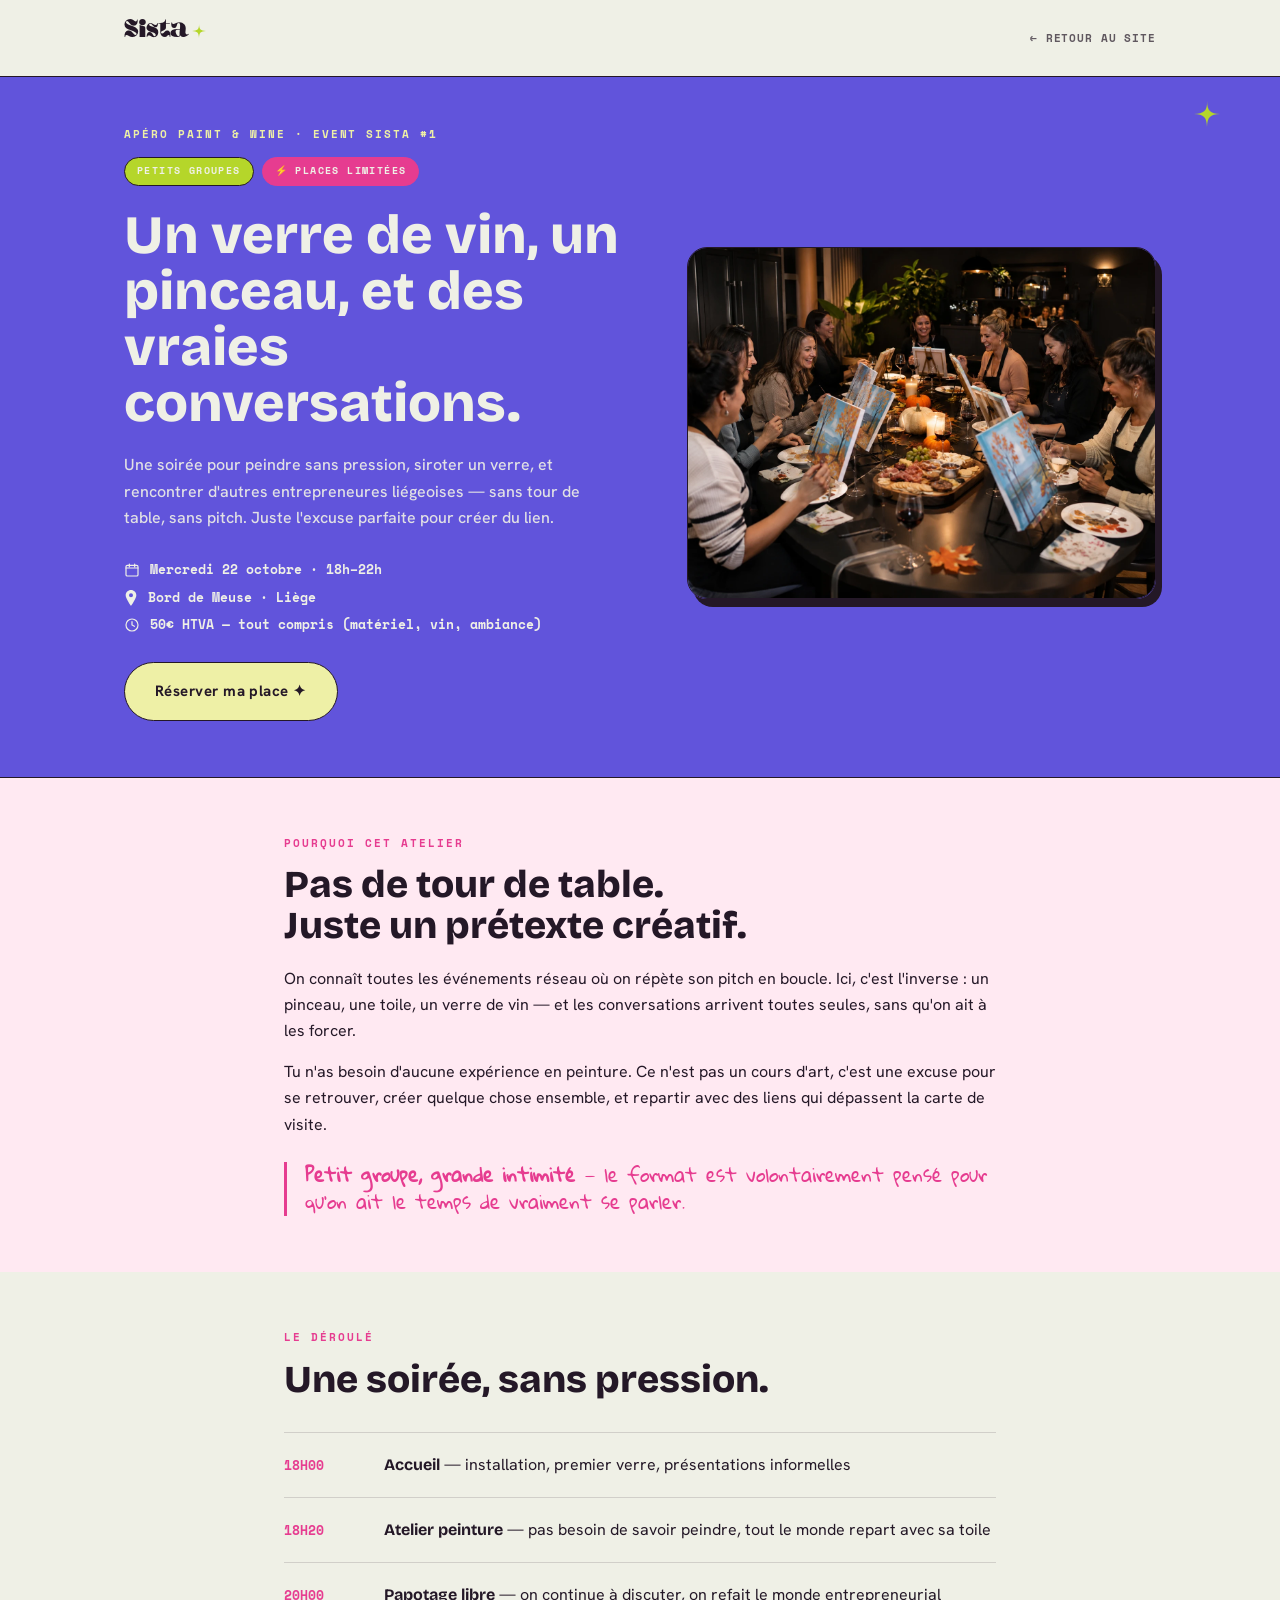
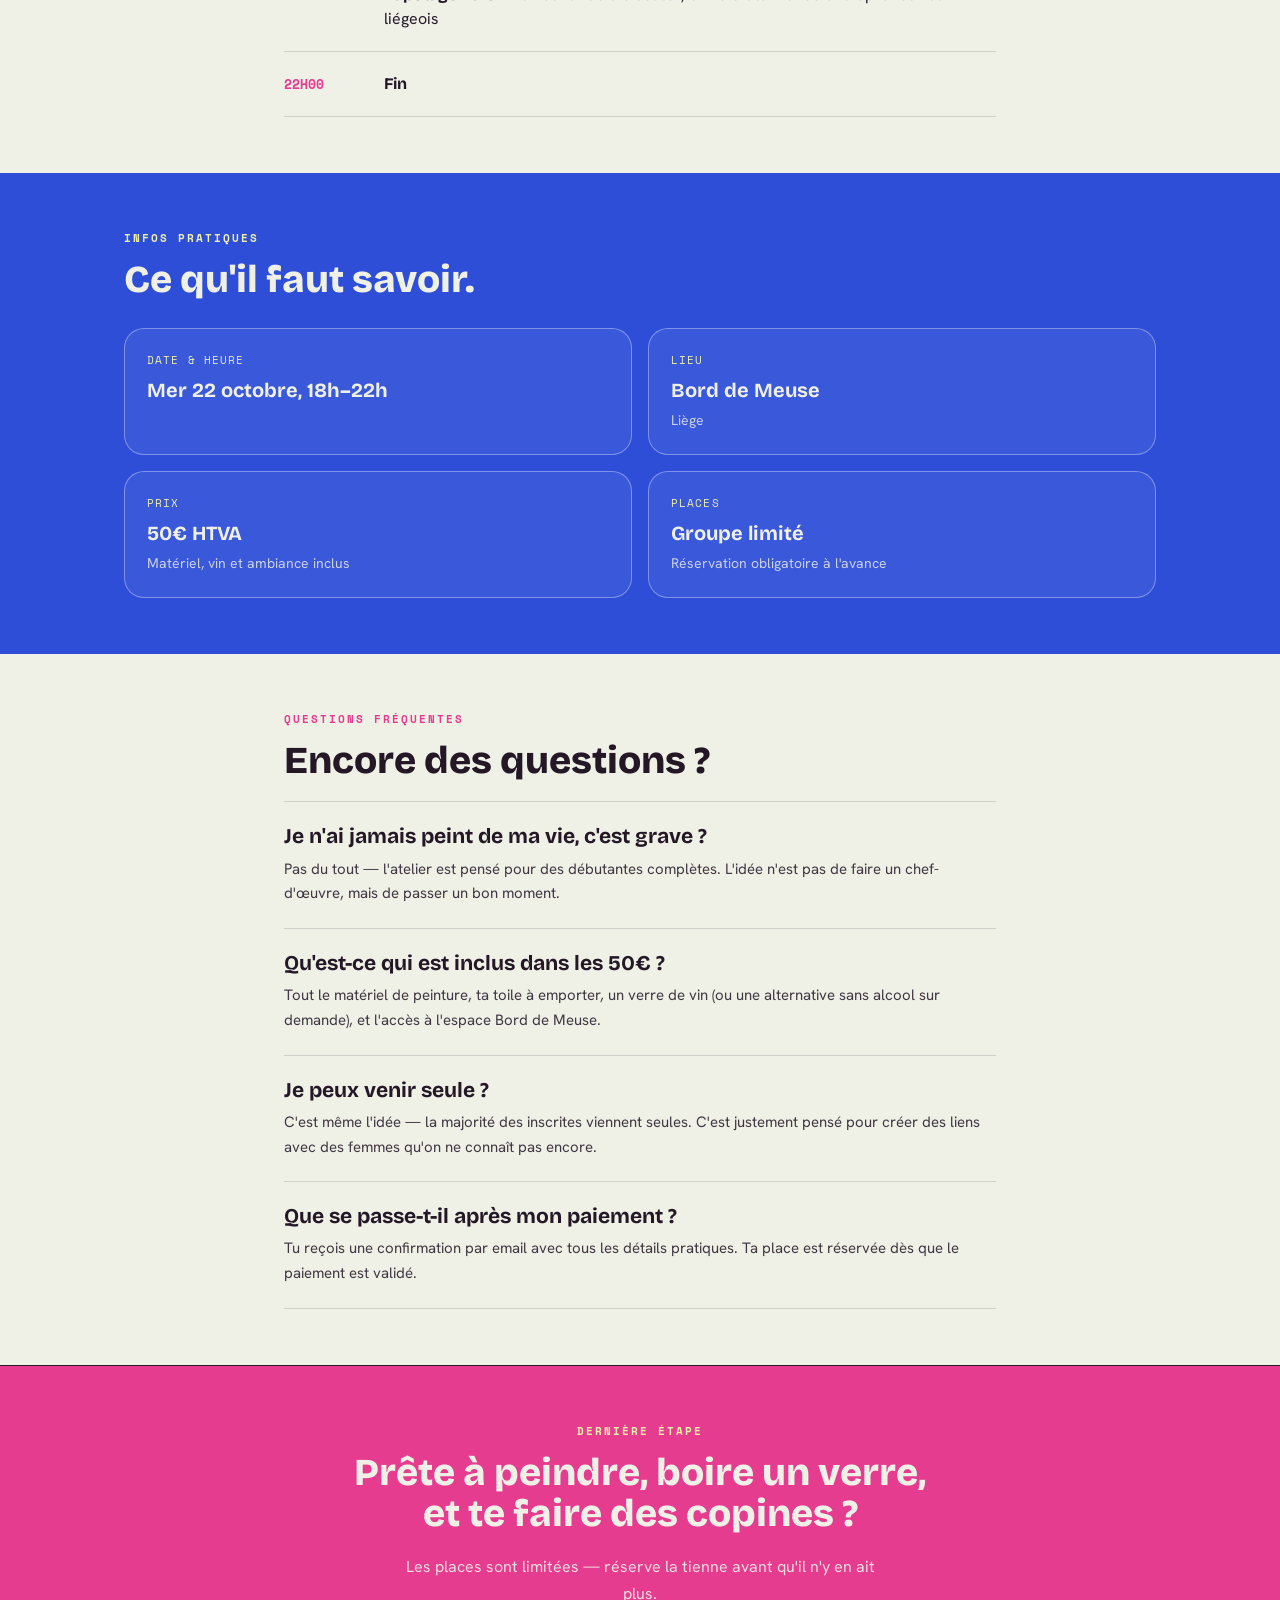
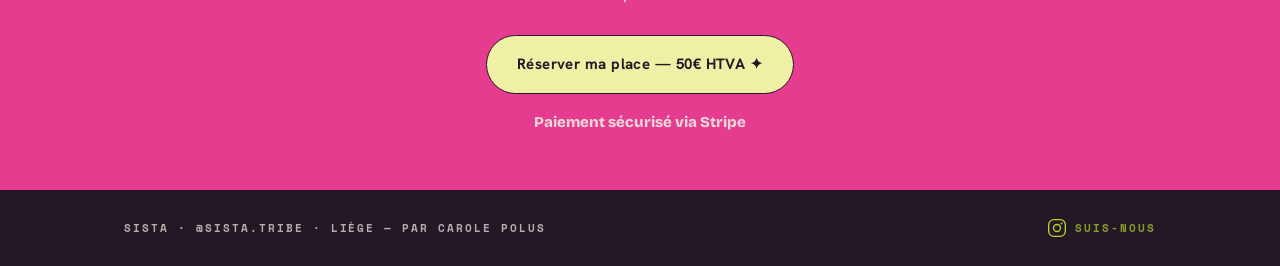
==== event-paint-wine-22-octobre.html @ eec009ca "Add event booking flow: landing page, reservation form, Stripe checkout + webhook Adds a dedicated e" ====
<!DOCTYPE html>
<html lang="fr">
<head>
<meta charset="UTF-8">
<meta name="viewport" content="width=device-width, initial-scale=1.0">
<title>Atelier Paint & Wine · SISTA — 22 octobre, Liège</title>
<link rel="icon" type="image/svg+xml" href="data:image/svg+xml,<svg xmlns='http://www.w3.org/2000/svg' viewBox='0 0 32 32'><rect width='32' height='32' rx='8' fill='%232E4ED8'/><path d='M16 4C16.5 13.2 18.8 15.5 28 16 18.8 16.5 16.5 18.8 16 28 15.5 18.8 13.2 16.5 4 16 13.2 15.5 15.5 13.2 16 4Z' fill='%23E63C90'/></svg>">
<link rel="preconnect" href="https://fonts.googleapis.com">
<link href="https://fonts.googleapis.com/css2?family=Hanken+Grotesk:wght@400;500;600;700&display=swap" rel="stylesheet">
<style>
  /* ── Fonts locales ───────────────────────────────────── */
  @font-face { font-family:'Ahsing'; src:url('fonts/ahsing-regular.otf') format('opentype'); font-weight:400 900; }
  @font-face { font-family:'Le Petit Cochon'; src:url('fonts/nf-le-petit-cochon.ttf') format('truetype'); font-weight:400 900; }
  @font-face { font-family:'Gloria Hallelujah'; src:url('fonts/gloriahallelujah.ttf') format('truetype'); font-weight:400; }
  @font-face { font-family:'Bricolage Grotesque'; src:url('fonts/BricolageGrotesque-Regular.ttf') format('truetype'); font-weight:400; }
  @font-face { font-family:'Bricolage Grotesque'; src:url('fonts/BricolageGrotesque-Medium.ttf') format('truetype'); font-weight:500; }
  @font-face { font-family:'Bricolage Grotesque'; src:url('fonts/BricolageGrotesque-SemiBold.ttf') format('truetype'); font-weight:600; }
  @font-face { font-family:'Bricolage Grotesque'; src:url('fonts/BricolageGrotesque-Bold.ttf') format('truetype'); font-weight:700; }
  @font-face { font-family:'Bricolage Grotesque'; src:url('fonts/BricolageGrotesque-ExtraBold.ttf') format('truetype'); font-weight:800; }
  @font-face { font-family:'Space Mono'; src:url('fonts/SpaceMono-Regular.ttf') format('truetype'); font-weight:400; }
  @font-face { font-family:'Space Mono'; src:url('fonts/SpaceMono-Bold.ttf') format('truetype'); font-weight:700; }
</style>
<style>
  :root{
    --cobalt:#2E4ED8;
    --magenta:#E63C90;
    --periwinkle:#6154DB;
    --blush:#FFE9F2;
    --lilas:#CFC9F0;
    --blue-powder:#9AC2E9;
    --cream:#EFF0E6;
    --lime:#B5D62A;
    --citron:#EEF0A6;
    --ink:#241827;
    --border-main:1.5px solid var(--ink);
    --radius-card:20px;
    --radius-pill:999px;
  }
  *{box-sizing:border-box;}
  body{
    margin:0;
    background:var(--cream);
    color:var(--ink);
    font-family:'Hanken Grotesk', sans-serif;
    line-height:1.65;
  }
  .wrap{max-width:1080px;margin:0 auto;padding:0 24px;}
  .wrap-narrow{max-width:760px;margin:0 auto;padding:0 24px;}

  h1{ font-family:'Bricolage Grotesque', sans-serif; font-weight:800; font-size:54px; line-height:1.04; margin:6px 0 20px; }
  h2{ font-family:'Bricolage Grotesque', sans-serif; font-weight:800; font-size:38px; line-height:1.08; margin:12px 0 20px; }
  h3{ font-family:'Bricolage Grotesque', sans-serif; font-weight:700; font-size:21px; margin:10px 0 8px; line-height:1.15; }
  .kick{ font-family:'Space Mono', monospace; font-weight:700; font-size:11px; letter-spacing:.18em; text-transform:uppercase; }
  .gloria{ font-family:'Gloria Hallelujah',cursive; line-height:1.55; }

  .logo{ display:inline-block; height:40px; }
  .logo img{ height:100%; width:auto; display:block; }
  .logo-fallback{ font-family:'Ahsing','Bricolage Grotesque',sans-serif; font-size:26px; font-weight:800; line-height:1; display:inline-flex; align-items:center; gap:6px; }
  header{ padding:18px 0; border-bottom:var(--border-main); background:var(--cream); position:sticky; top:0; z-index:50; }
  .header-inner{ display:flex; align-items:center; justify-content:space-between; }
  .back-link{
    font-family:'Space Mono',monospace; font-weight:700; font-size:11px; letter-spacing:.08em; text-transform:uppercase;
    text-decoration:none; color:var(--ink); opacity:.7; display:inline-flex; align-items:center; gap:6px;
  }
  .back-link:hover{ opacity:1; }

  .float-spark{ position:absolute; pointer-events:none; }

  .btn{
    font-family:'Hanken Grotesk',sans-serif; font-weight:700; font-size:15px; letter-spacing:.03em;
    border:var(--border-main); border-radius:var(--radius-pill);
    padding:16px 30px; cursor:pointer; display:inline-block;
    text-decoration:none; transition:transform .18s cubic-bezier(.34,1.56,.64,1), box-shadow .18s;
  }
  .btn:hover{ transform:translateY(-3px) scale(1.03); box-shadow:0 6px 20px rgba(0,0,0,.15); }
  .btn-citron{ background:var(--citron); color:var(--ink); }
  .btn-magenta{ background:var(--magenta); color:var(--cream); }
  .btn-block{ width:100%; text-align:center; display:block; }

  .badge{
    font-family:'Space Mono',monospace; font-weight:700; font-size:10px; letter-spacing:.14em; text-transform:uppercase;
    border:var(--border-main); border-radius:var(--radius-pill); padding:5px 12px; display:inline-flex; align-items:center; gap:5px;
  }
  .badge-lime{ background:var(--lime); }
  .badge-magenta{ background:var(--magenta); color:var(--cream); border-color:var(--magenta); }

  section{ padding:56px 0; }

  /* ── Hero ────────────────────────────────────────────── */
  .hero{
    background:var(--periwinkle); color:var(--cream);
    border-bottom:var(--border-main); padding:48px 0 56px;
    position:relative; overflow:hidden;
  }
  .hero-grid{ display:grid; grid-template-columns:1.05fr .95fr; gap:44px; align-items:center; }
  .hero .kick{ color:var(--citron); }
  .hero-badges{ display:flex; gap:8px; flex-wrap:wrap; margin:14px 0 22px; }
  .hero p.lead{ font-size:16px; font-weight:500; opacity:.9; max-width:460px; margin-bottom:28px; line-height:1.65; }
  .hero-photo{
    border:var(--border-main); border-radius:var(--radius-card); overflow:hidden;
    box-shadow:6px 8px 0 var(--ink); aspect-ratio:4/3;
  }
  .hero-photo img{ width:100%; height:100%; object-fit:cover; display:block; }
  .hero-meta{ display:flex; flex-direction:column; gap:6px; margin-bottom:26px; }
  .hero-meta-row{ display:flex; align-items:center; gap:10px; font-family:'Space Mono',monospace; font-size:13px; font-weight:700; }
  .hero-meta-row svg{ flex:none; }

  /* ── Pourquoi ────────────────────────────────────────── */
  .pourquoi{ background:var(--blush); }
  .pourquoi p{ font-size:16px; margin:0 0 14px; }
  .pull-quote{
    font-family:'Gloria Hallelujah',cursive; font-size:17px; line-height:1.6; color:var(--magenta);
    border-left:3px solid var(--magenta); padding-left:18px; margin:24px 0 0;
  }

  /* ── Déroulé ─────────────────────────────────────────── */
  .deroule{ background:var(--cream); }
  .deroule-list{ margin-top:32px; display:flex; flex-direction:column; gap:0; }
  .deroule-item{
    display:flex; align-items:baseline; gap:20px; padding:20px 0; border-top:1.5px solid rgba(36,24,39,.15);
  }
  .deroule-item:last-child{ border-bottom:1.5px solid rgba(36,24,39,.15); }
  .deroule-time{
    font-family:'Space Mono',monospace; font-weight:700; font-size:13px; color:var(--magenta);
    flex:none; width:80px;
  }
  .deroule-text{ font-size:16px; line-height:1.5; }
  .deroule-text strong{ font-family:'Bricolage Grotesque',sans-serif; font-weight:700; }

  /* ── Infos pratiques ─────────────────────────────────── */
  .infos{ background:var(--cobalt); color:var(--cream); }
  .infos .kick{ color:var(--citron); }
  .infos-grid{ display:grid; grid-template-columns:repeat(2,1fr); gap:16px; margin-top:28px; }
  .infos-card{
    border:1.5px solid rgba(255,255,255,.35); border-radius:var(--radius-card); padding:22px; background:rgba(255,255,255,.06);
  }
  .infos-card .label{ font-family:'Space Mono',monospace; font-size:11px; letter-spacing:.1em; text-transform:uppercase; color:var(--citron); margin-bottom:8px; display:block; }
  .infos-card .value{ font-family:'Bricolage Grotesque',sans-serif; font-weight:700; font-size:20px; line-height:1.3; }
  .infos-card .sub{ font-size:14px; opacity:.8; margin-top:6px; }

  /* ── FAQ ─────────────────────────────────────────────── */
  .faq{ background:var(--cream); }
  .faq-item{ border-top:1.5px solid rgba(36,24,39,.15); padding:22px 0; }
  .faq-item:last-child{ border-bottom:1.5px solid rgba(36,24,39,.15); }
  .faq-item h3{ margin:0 0 8px; }
  .faq-item p{ margin:0; font-size:15px; opacity:.85; }

  /* ── CTA final ───────────────────────────────────────── */
  .cta-final{ background:var(--magenta); color:var(--cream); text-align:center; border-top:var(--border-main); }
  .cta-final .kick{ color:var(--citron); }
  .cta-final h2{ max-width:600px; margin-left:auto; margin-right:auto; }
  .cta-final p.lead{ max-width:480px; margin:0 auto 28px; opacity:.9; }
  .cta-price{ font-family:'Bricolage Grotesque',sans-serif; font-weight:800; font-size:15px; margin-top:16px; opacity:.85; }

  footer{ background:var(--ink); color:var(--cream); padding:28px 0; }
  footer .wrap{ display:flex; justify-content:space-between; align-items:center; flex-wrap:wrap; gap:12px; }
  footer .kick{ font-size:11px; opacity:.7; }

  @media (max-width:768px){
    h1{ font-size:36px; }
    h2{ font-size:28px; }
    .hero-grid{ grid-template-columns:1fr; }
    .hero-photo{ order:-1; }
    .infos-grid{ grid-template-columns:1fr; }
  }
</style>
</head>
<body>

<!-- ══ HEADER ═══════════════════════════════════════════ -->
<header>
  <div class="wrap header-inner">
    <span class="logo" id="site-logo">
      <img src="logo-sista.png" alt="Sista" onerror="this.parentElement.innerHTML='<span class=\'logo-fallback\'>Sista <svg width=\'14\' height=\'14\' viewBox=\'0 0 24 24\'><path d=\'M12 0C12.4 9.2 14.8 11.6 24 12 14.8 12.4 12.4 14.8 12 24 11.6 14.8 9.2 12.4 0 12 9.2 11.6 12.4 9.2 12 0Z\' fill=\'#B5D62A\'/></svg></span>'">
    </span>
    <a href="index.html" class="back-link">← Retour au site</a>
  </div>
</header>

<!-- ══ HERO ══════════════════════════════════════════════ -->
<section class="hero">
  <svg class="float-spark" style="top:24px;right:60px;width:26px;height:26px;" viewBox="0 0 24 24"><path d="M12 0C12.4 9.2 14.8 11.6 24 12 14.8 12.4 12.4 14.8 12 24 11.6 14.8 9.2 12.4 0 12 9.2 11.6 12.4 9.2 12 0Z" fill="#B5D62A"/></svg>
  <div class="wrap hero-grid">
    <div>
      <div class="kick">Apéro Paint &amp; Wine · Event SISTA #1</div>
      <div class="hero-badges">
        <span class="badge badge-lime">Petits groupes</span>
        <span class="badge badge-magenta">⚡ Places limitées</span>
      </div>
      <h1>Un verre de vin, un pinceau, et des vraies conversations.</h1>
      <p class="lead">Une soirée pour peindre sans pression, siroter un verre, et rencontrer d'autres entrepreneures liégeoises — sans tour de table, sans pitch. Juste l'excuse parfaite pour créer du lien.</p>

      <div class="hero-meta">
        <div class="hero-meta-row">
          <svg width="16" height="16" viewBox="0 0 24 24" fill="none"><rect x="3" y="5" width="18" height="16" rx="2" stroke="currentColor" stroke-width="1.8"/><path d="M3 9h18M8 3v4M16 3v4" stroke="currentColor" stroke-width="1.8" stroke-linecap="round"/></svg>
          Mercredi 22 octobre · 18h–22h
        </div>
        <div class="hero-meta-row">
          <svg width="14" height="16" viewBox="0 0 10 12" fill="none"><path d="M5 0C2.79 0 1 1.79 1 4c0 2.5 4 8 4 8s4-5.5 4-8c0-2.21-1.79-4-4-4zm0 5.5A1.5 1.5 0 1 1 5 2.5a1.5 1.5 0 0 1 0 3z" fill="currentColor"/></svg>
          Bord de Meuse · Liège
        </div>
        <div class="hero-meta-row">
          <svg width="16" height="16" viewBox="0 0 24 24" fill="none"><circle cx="12" cy="12" r="9" stroke="currentColor" stroke-width="1.8"/><path d="M12 7v5l3.5 2" stroke="currentColor" stroke-width="1.8" stroke-linecap="round"/></svg>
          50€ HTVA — tout compris (matériel, vin, ambiance)
        </div>
      </div>

      <a href="reservation-paint-wine-22-octobre.html" class="btn btn-citron">Réserver ma place ✦</a>
    </div>
    <div class="hero-photo">
      <img src="event-art-wine.jpg.webp" alt="Atelier Paint & Wine SISTA" onerror="this.style.display='none'">
    </div>
  </div>
</section>

<!-- ══ POURQUOI ═══════════════════════════════════════════ -->
<section class="pourquoi">
  <div class="wrap-narrow">
    <div class="kick" style="color:var(--magenta);">Pourquoi cet atelier</div>
    <h2>Pas de tour de table.<br>Juste un prétexte créatif.</h2>
    <p>On connaît toutes les événements réseau où on répète son pitch en boucle. Ici, c'est l'inverse : un pinceau, une toile, un verre de vin — et les conversations arrivent toutes seules, sans qu'on ait à les forcer.</p>
    <p>Tu n'as besoin d'aucune expérience en peinture. Ce n'est pas un cours d'art, c'est une excuse pour se retrouver, créer quelque chose ensemble, et repartir avec des liens qui dépassent la carte de visite.</p>
    <div class="pull-quote"><strong>Petit groupe, grande intimité</strong> — le format est volontairement pensé pour qu'on ait le temps de vraiment se parler.</div>
  </div>
</section>

<!-- ══ DÉROULÉ ═════════════════════════════════════════════ -->
<section class="deroule">
  <div class="wrap-narrow">
    <div class="kick" style="color:var(--magenta);">Le déroulé</div>
    <h2>Une soirée, sans pression.</h2>
    <div class="deroule-list">
      <div class="deroule-item">
        <div class="deroule-time">18H00</div>
        <div class="deroule-text"><strong>Accueil</strong> — installation, premier verre, présentations informelles</div>
      </div>
      <div class="deroule-item">
        <div class="deroule-time">18H20</div>
        <div class="deroule-text"><strong>Atelier peinture</strong> — pas besoin de savoir peindre, tout le monde repart avec sa toile</div>
      </div>
      <div class="deroule-item">
        <div class="deroule-time">20H00</div>
        <div class="deroule-text"><strong>Papotage libre</strong> — on continue à discuter, on refait le monde entrepreneurial liégeois</div>
      </div>
      <div class="deroule-item">
        <div class="deroule-time">22H00</div>
        <div class="deroule-text"><strong>Fin</strong></div>
      </div>
    </div>
  </div>
</section>

<!-- ══ INFOS PRATIQUES ═════════════════════════════════════ -->
<section class="infos">
  <div class="wrap">
    <div class="kick">Infos pratiques</div>
    <h2>Ce qu'il faut savoir.</h2>
    <div class="infos-grid">
      <div class="infos-card">
        <span class="label">Date &amp; heure</span>
        <div class="value">Mer 22 octobre, 18h–22h</div>
      </div>
      <div class="infos-card">
        <span class="label">Lieu</span>
        <div class="value">Bord de Meuse</div>
        <div class="sub">Liège</div>
      </div>
      <div class="infos-card">
        <span class="label">Prix</span>
        <div class="value">50€ HTVA</div>
        <div class="sub">Matériel, vin et ambiance inclus</div>
      </div>
      <div class="infos-card">
        <span class="label">Places</span>
        <div class="value">Groupe limité</div>
        <div class="sub">Réservation obligatoire à l'avance</div>
      </div>
    </div>
  </div>
</section>

<!-- ══ FAQ ═════════════════════════════════════════════════ -->
<section class="faq">
  <div class="wrap-narrow">
    <div class="kick" style="color:var(--magenta);">Questions fréquentes</div>
    <h2>Encore des questions ?</h2>
    <div class="faq-item">
      <h3>Je n'ai jamais peint de ma vie, c'est grave ?</h3>
      <p>Pas du tout — l'atelier est pensé pour des débutantes complètes. L'idée n'est pas de faire un chef-d'œuvre, mais de passer un bon moment.</p>
    </div>
    <div class="faq-item">
      <h3>Qu'est-ce qui est inclus dans les 50€ ?</h3>
      <p>Tout le matériel de peinture, ta toile à emporter, un verre de vin (ou une alternative sans alcool sur demande), et l'accès à l'espace Bord de Meuse.</p>
    </div>
    <div class="faq-item">
      <h3>Je peux venir seule ?</h3>
      <p>C'est même l'idée — la majorité des inscrites viennent seules. C'est justement pensé pour créer des liens avec des femmes qu'on ne connaît pas encore.</p>
    </div>
    <div class="faq-item">
      <h3>Que se passe-t-il après mon paiement ?</h3>
      <p>Tu reçois une confirmation par email avec tous les détails pratiques. Ta place est réservée dès que le paiement est validé.</p>
    </div>
  </div>
</section>

<!-- ══ CTA FINAL ═══════════════════════════════════════════ -->
<section class="cta-final">
  <div class="wrap">
    <div class="kick">Dernière étape</div>
    <h2>Prête à peindre, boire un verre, et te faire des copines ?</h2>
    <p class="lead">Les places sont limitées — réserve la tienne avant qu'il n'y en ait plus.</p>
    <a href="reservation-paint-wine-22-octobre.html" class="btn btn-citron">Réserver ma place — 50€ HTVA ✦</a>
    <div class="cta-price">Paiement sécurisé via Stripe</div>
  </div>
</section>

<!-- ══ FOOTER ══════════════════════════════════════════════ -->
<footer>
  <div class="wrap">
    <span class="kick">SISTA · @sista.tribe · Liège — par Carole Polus</span>
    <a href="https://www.instagram.com/sista.tribe/" target="_blank" rel="noopener" style="display:inline-flex;align-items:center;gap:8px;text-decoration:none;">
      <svg style="width:20px;height:20px;" viewBox="0 0 24 24" fill="none">
        <rect x="2" y="2" width="20" height="20" rx="6" stroke="#B5D62A" stroke-width="1.6"/>
        <circle cx="12" cy="12" r="4.2" stroke="#B5D62A" stroke-width="1.6"/>
        <circle cx="17.4" cy="6.6" r="1.1" fill="#B5D62A"/>
      </svg>
      <span class="kick" style="color:var(--lime);">Suis-nous</span>
    </a>
  </div>
</footer>

</body>
</html>
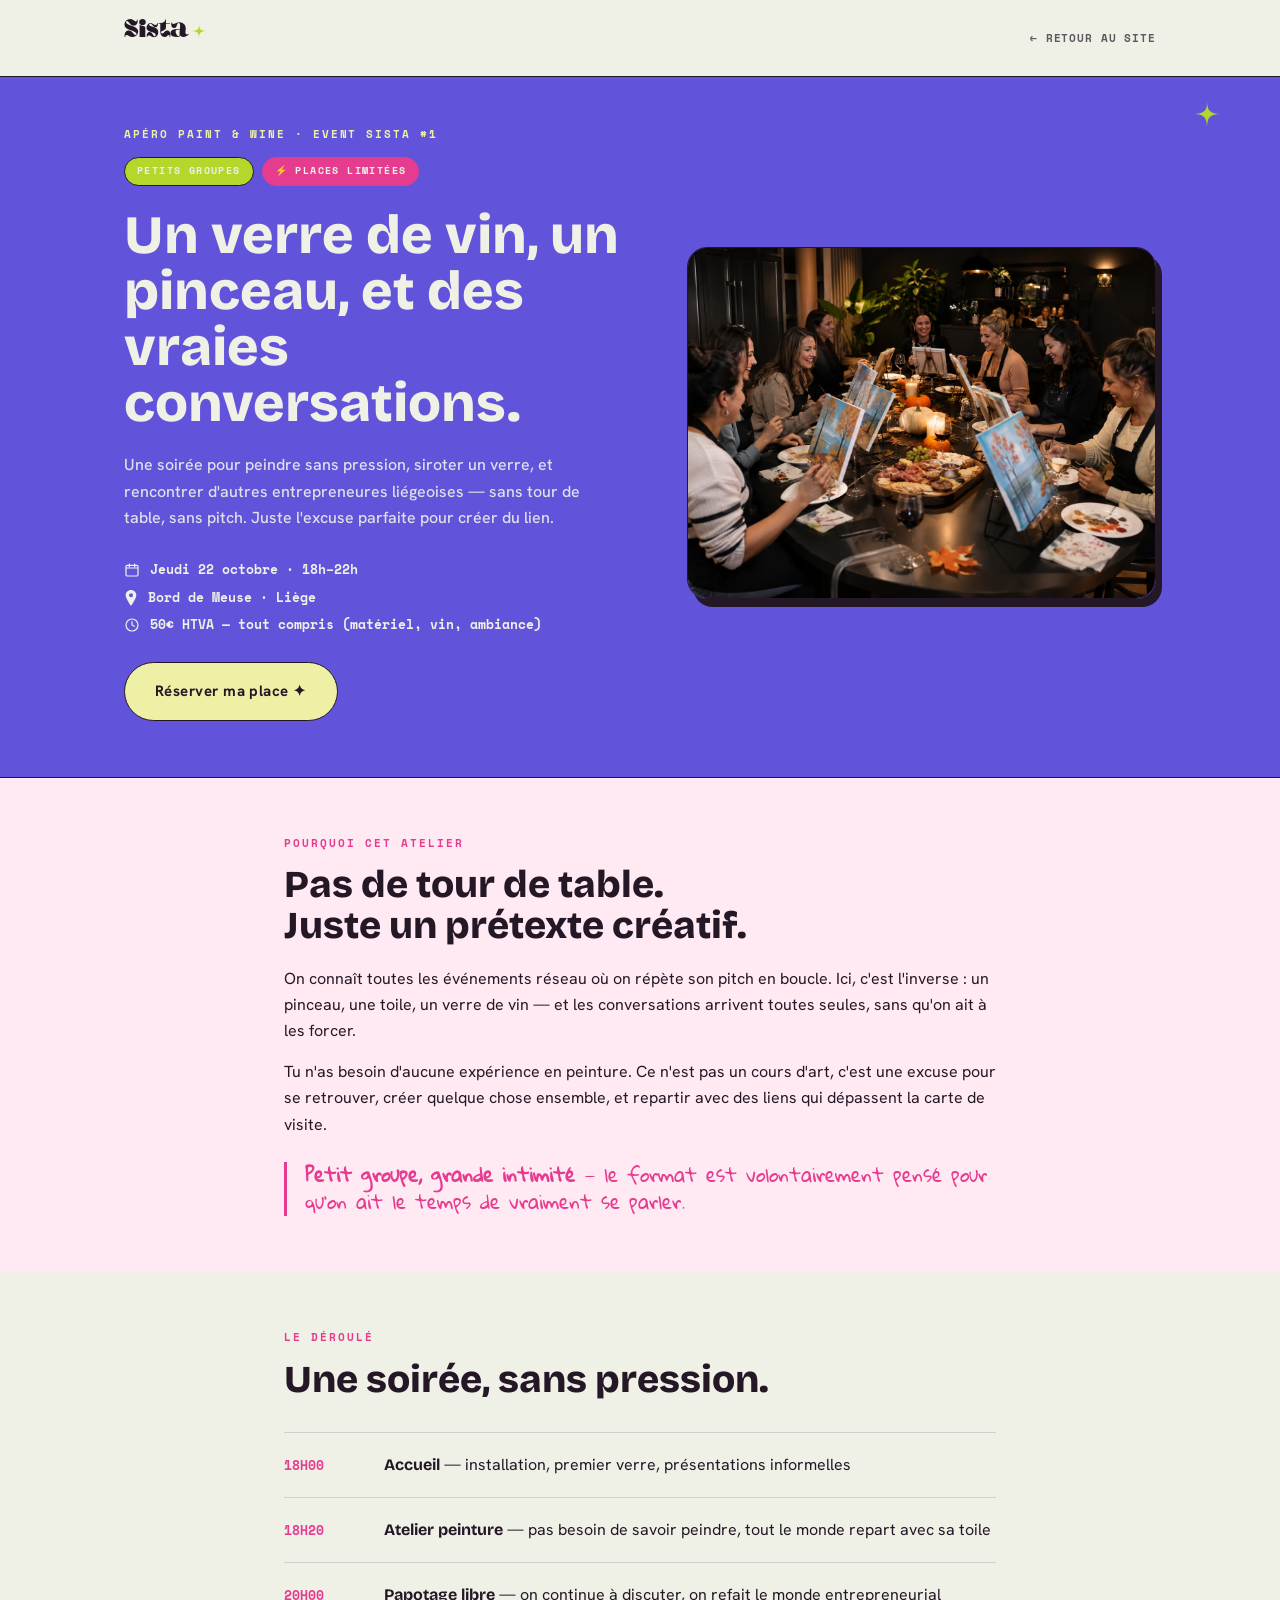
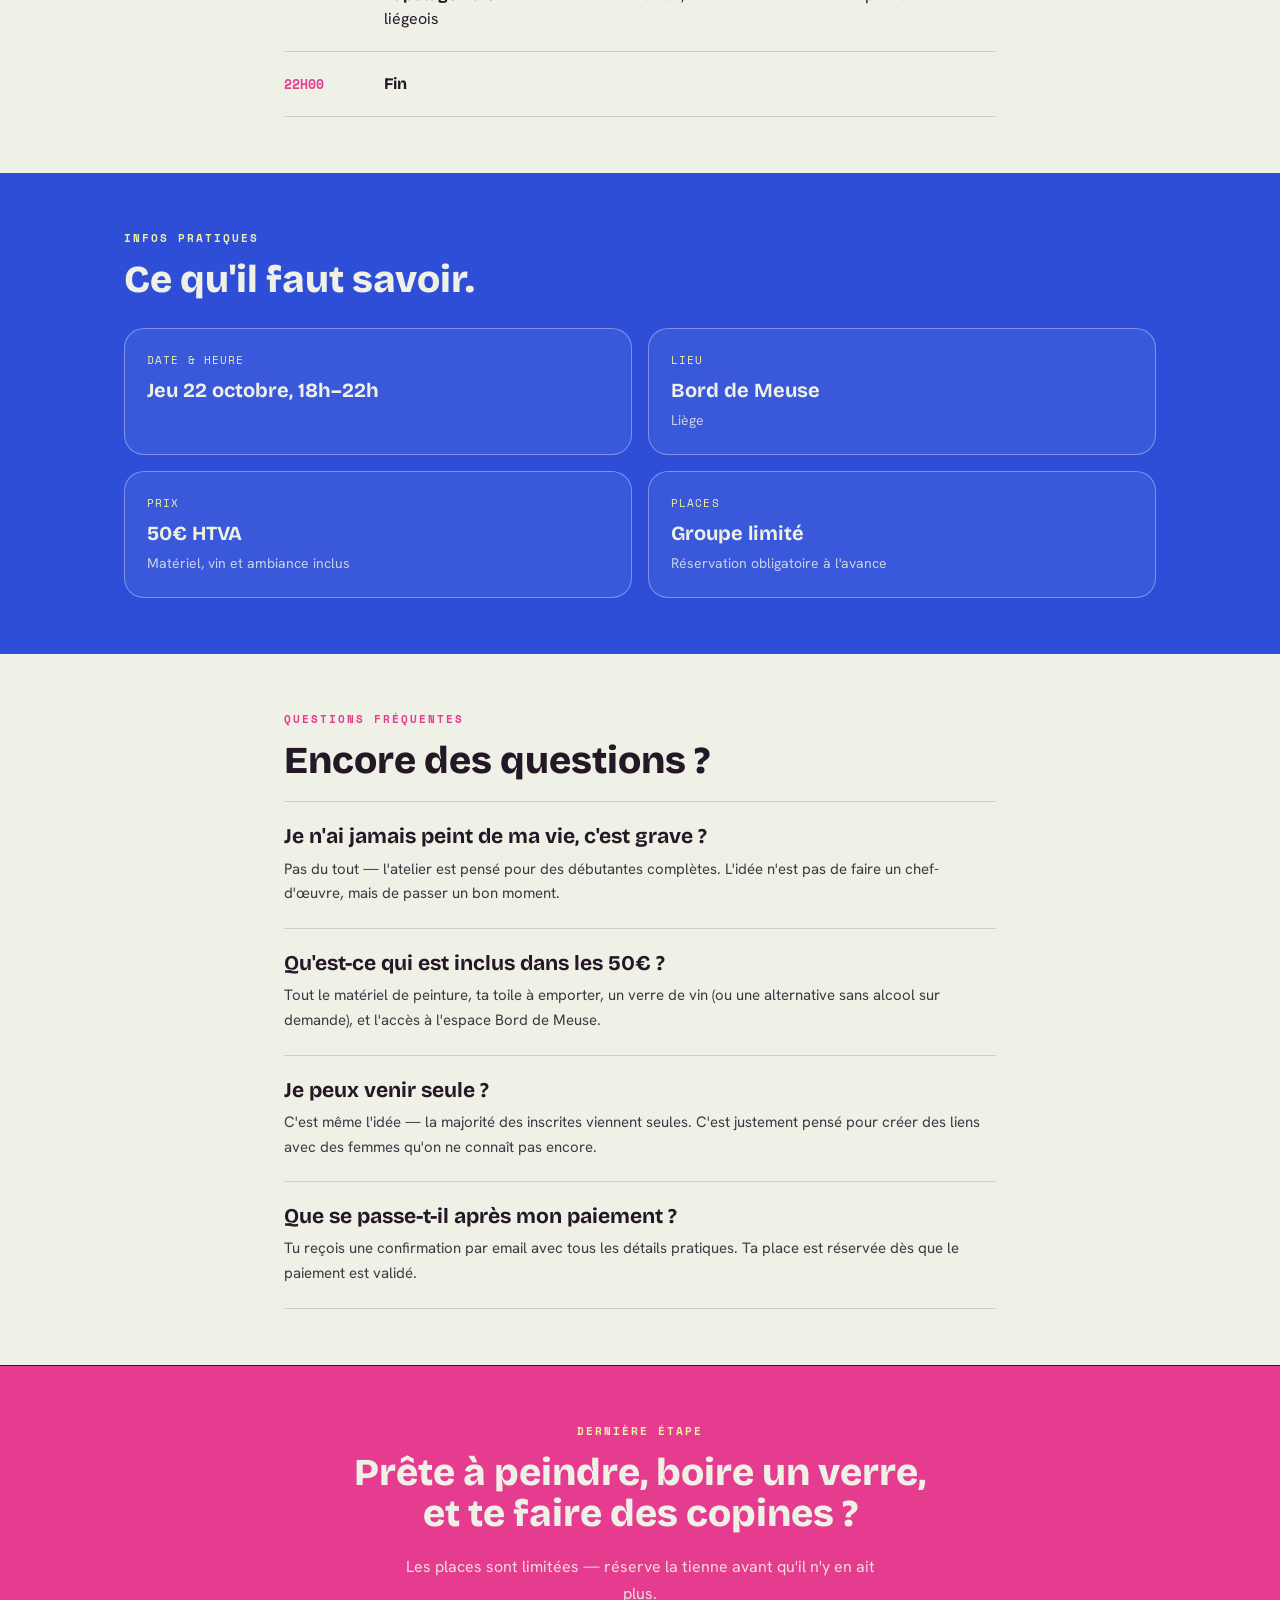
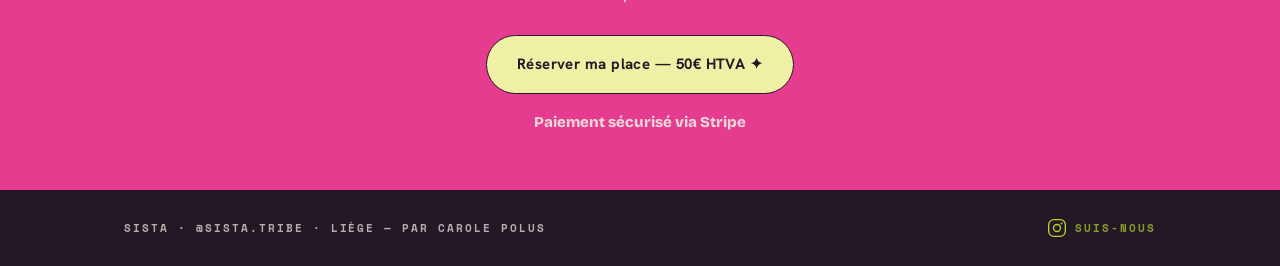
==== commit b32add39: "Corrige les jours de semaine erronés (22 oct = jeudi, 24 nov = mardi) Co-Authored-By: Claude Sonnet " ====
--- a/event-paint-wine-22-octobre.html
+++ b/event-paint-wine-22-octobre.html
@@ -193,7 +193,7 @@
       <div class="hero-meta">
         <div class="hero-meta-row">
           <svg width="16" height="16" viewBox="0 0 24 24" fill="none"><rect x="3" y="5" width="18" height="16" rx="2" stroke="currentColor" stroke-width="1.8"/><path d="M3 9h18M8 3v4M16 3v4" stroke="currentColor" stroke-width="1.8" stroke-linecap="round"/></svg>
-          Mercredi 22 octobre · 18h–22h
+          Jeudi 22 octobre · 18h–22h
         </div>
         <div class="hero-meta-row">
           <svg width="14" height="16" viewBox="0 0 10 12" fill="none"><path d="M5 0C2.79 0 1 1.79 1 4c0 2.5 4 8 4 8s4-5.5 4-8c0-2.21-1.79-4-4-4zm0 5.5A1.5 1.5 0 1 1 5 2.5a1.5 1.5 0 0 1 0 3z" fill="currentColor"/></svg>
@@ -258,7 +258,7 @@
     <div class="infos-grid">
       <div class="infos-card">
         <span class="label">Date &amp; heure</span>
-        <div class="value">Mer 22 octobre, 18h–22h</div>
+        <div class="value">Jeu 22 octobre, 18h–22h</div>
       </div>
       <div class="infos-card">
         <span class="label">Lieu</span>
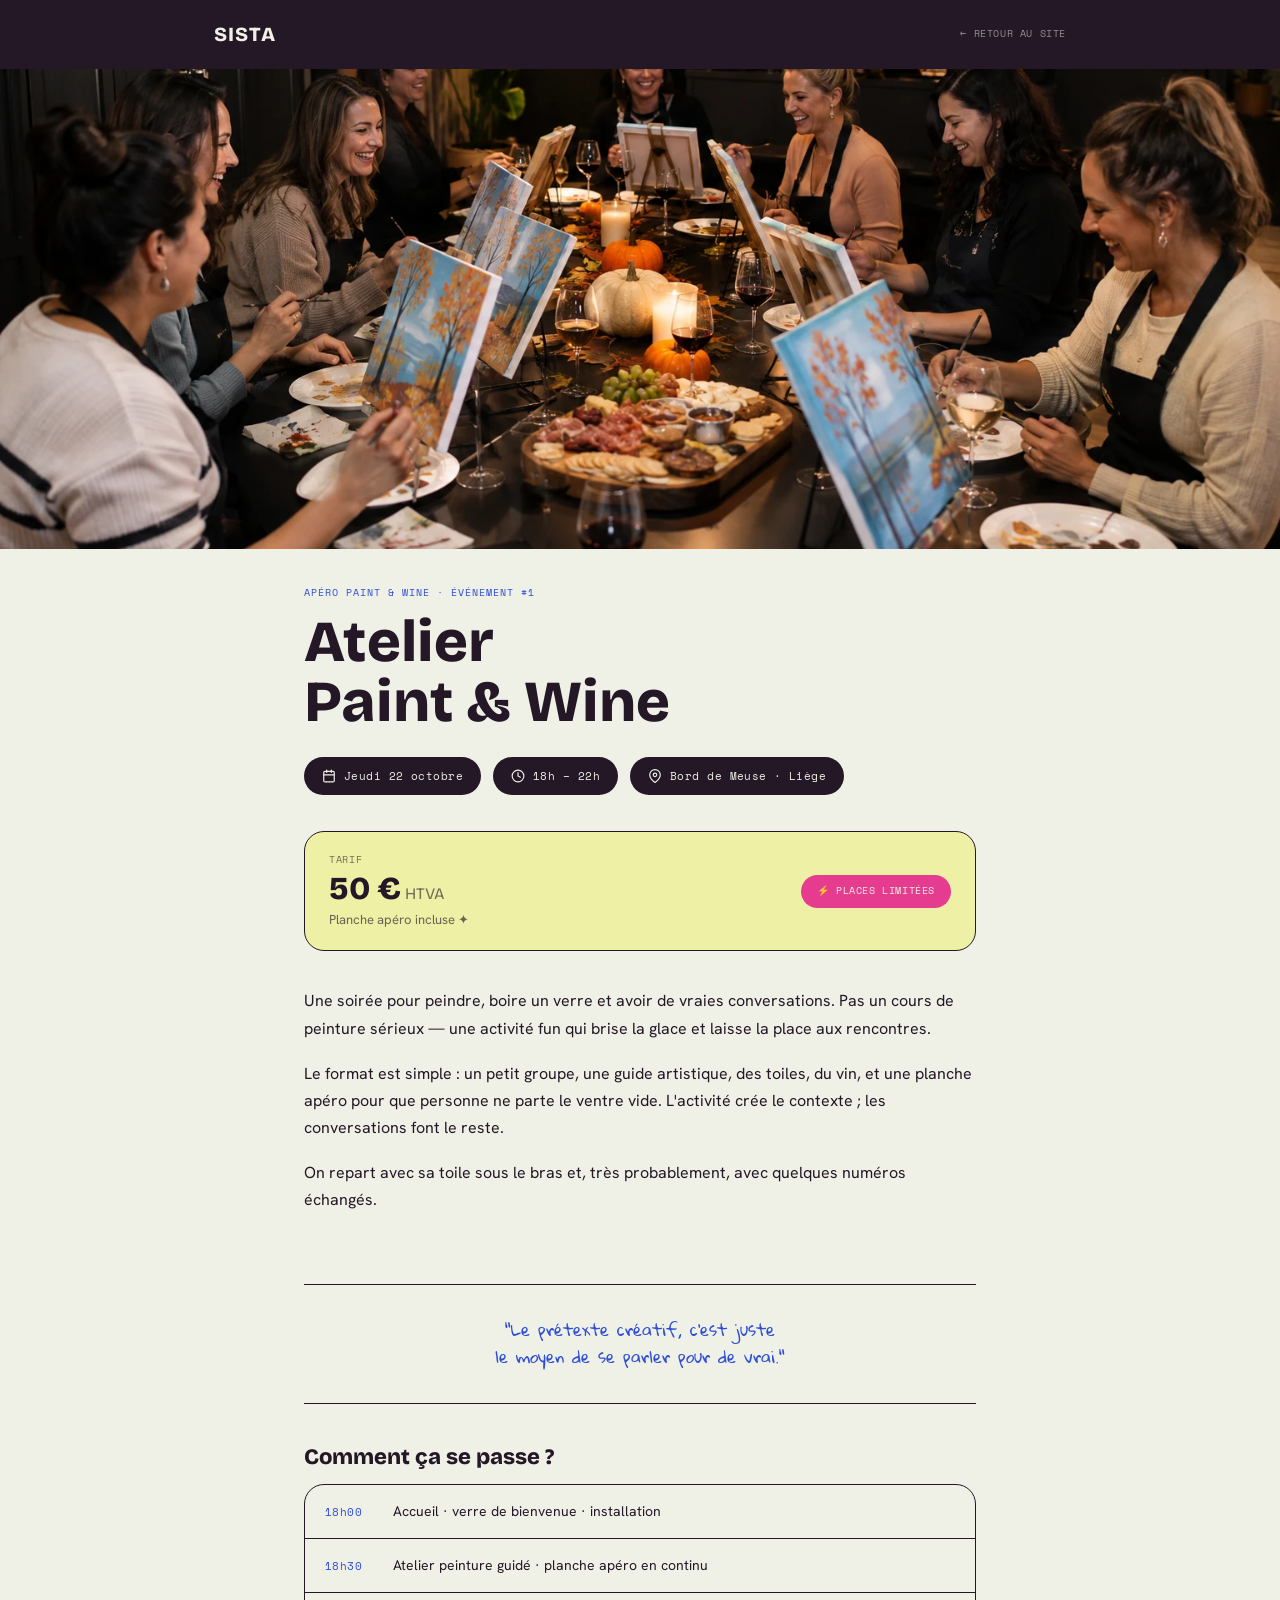
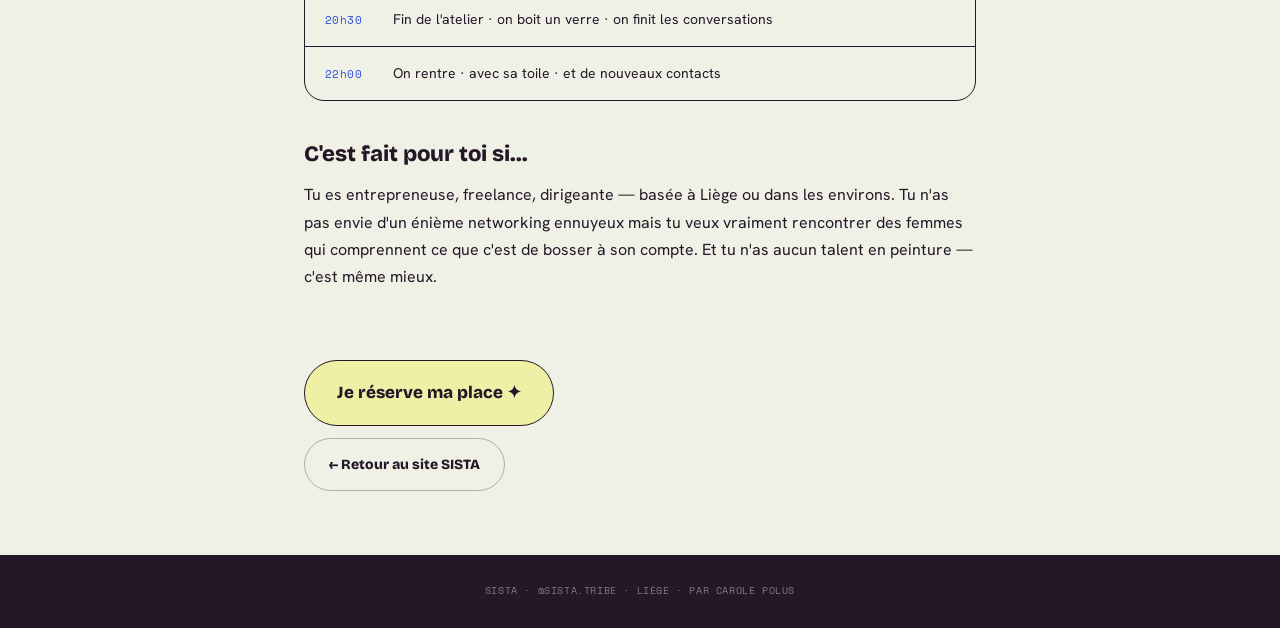
==== commit 6755df8d: "Add links page and Paint & Wine event page" ====
--- a/event-paint-wine-22-octobre.html
+++ b/event-paint-wine-22-octobre.html
@@ -3,330 +3,390 @@
 <head>
 <meta charset="UTF-8">
 <meta name="viewport" content="width=device-width, initial-scale=1.0">
-<title>Atelier Paint & Wine · SISTA — 22 octobre, Liège</title>
+<title>Atelier Paint & Wine · SISTA · 22 octobre</title>
+<meta name="description" content="Atelier Paint & Wine SISTA · Jeudi 22 octobre · 18h–22h · Bord de Meuse, Liège · 50€ HTVA, planche apéro incluse.">
+<meta property="og:title" content="Atelier Paint & Wine · SISTA · 22 octobre">
+<meta property="og:description" content="Un soir peinture, vin et vraies conversations entre entrepreneures à Liège. Places limitées.">
+<meta property="og:image" content="event-art-wine.jpg.webp">
 <link rel="icon" type="image/svg+xml" href="data:image/svg+xml,<svg xmlns='http://www.w3.org/2000/svg' viewBox='0 0 32 32'><rect width='32' height='32' rx='8' fill='%232E4ED8'/><path d='M16 4C16.5 13.2 18.8 15.5 28 16 18.8 16.5 16.5 18.8 16 28 15.5 18.8 13.2 16.5 4 16 13.2 15.5 15.5 13.2 16 4Z' fill='%23E63C90'/></svg>">
 <link rel="preconnect" href="https://fonts.googleapis.com">
 <link href="https://fonts.googleapis.com/css2?family=Hanken+Grotesk:wght@400;500;600;700&display=swap" rel="stylesheet">
 <style>
-  /* ── Fonts locales ───────────────────────────────────── */
-  @font-face { font-family:'Ahsing'; src:url('fonts/ahsing-regular.otf') format('opentype'); font-weight:400 900; }
-  @font-face { font-family:'Le Petit Cochon'; src:url('fonts/nf-le-petit-cochon.ttf') format('truetype'); font-weight:400 900; }
-  @font-face { font-family:'Gloria Hallelujah'; src:url('fonts/gloriahallelujah.ttf') format('truetype'); font-weight:400; }
   @font-face { font-family:'Bricolage Grotesque'; src:url('fonts/BricolageGrotesque-Regular.ttf') format('truetype'); font-weight:400; }
-  @font-face { font-family:'Bricolage Grotesque'; src:url('fonts/BricolageGrotesque-Medium.ttf') format('truetype'); font-weight:500; }
-  @font-face { font-family:'Bricolage Grotesque'; src:url('fonts/BricolageGrotesque-SemiBold.ttf') format('truetype'); font-weight:600; }
   @font-face { font-family:'Bricolage Grotesque'; src:url('fonts/BricolageGrotesque-Bold.ttf') format('truetype'); font-weight:700; }
   @font-face { font-family:'Bricolage Grotesque'; src:url('fonts/BricolageGrotesque-ExtraBold.ttf') format('truetype'); font-weight:800; }
   @font-face { font-family:'Space Mono'; src:url('fonts/SpaceMono-Regular.ttf') format('truetype'); font-weight:400; }
-  @font-face { font-family:'Space Mono'; src:url('fonts/SpaceMono-Bold.ttf') format('truetype'); font-weight:700; }
-</style>
-<style>
+  @font-face { font-family:'Gloria Hallelujah'; src:url('fonts/gloriahallelujah.ttf') format('truetype'); font-weight:400; }
+
   :root{
     --cobalt:#2E4ED8;
     --magenta:#E63C90;
     --periwinkle:#6154DB;
-    --blush:#FFE9F2;
-    --lilas:#CFC9F0;
-    --blue-powder:#9AC2E9;
     --cream:#EFF0E6;
+    --citron:#EEF0A6;
     --lime:#B5D62A;
-    --citron:#EEF0A6;
     --ink:#241827;
     --border-main:1.5px solid var(--ink);
     --radius-card:20px;
-    --radius-pill:999px;
-  }
-  *{box-sizing:border-box;}
+  }
+  *{ box-sizing:border-box; margin:0; padding:0; }
   body{
-    margin:0;
     background:var(--cream);
     color:var(--ink);
     font-family:'Hanken Grotesk', sans-serif;
     line-height:1.65;
   }
-  .wrap{max-width:1080px;margin:0 auto;padding:0 24px;}
-  .wrap-narrow{max-width:760px;margin:0 auto;padding:0 24px;}
-
-  h1{ font-family:'Bricolage Grotesque', sans-serif; font-weight:800; font-size:54px; line-height:1.04; margin:6px 0 20px; }
-  h2{ font-family:'Bricolage Grotesque', sans-serif; font-weight:800; font-size:38px; line-height:1.08; margin:12px 0 20px; }
-  h3{ font-family:'Bricolage Grotesque', sans-serif; font-weight:700; font-size:21px; margin:10px 0 8px; line-height:1.15; }
-  .kick{ font-family:'Space Mono', monospace; font-weight:700; font-size:11px; letter-spacing:.18em; text-transform:uppercase; }
-  .gloria{ font-family:'Gloria Hallelujah',cursive; line-height:1.55; }
-
-  .logo{ display:inline-block; height:40px; }
-  .logo img{ height:100%; width:auto; display:block; }
-  .logo-fallback{ font-family:'Ahsing','Bricolage Grotesque',sans-serif; font-size:26px; font-weight:800; line-height:1; display:inline-flex; align-items:center; gap:6px; }
-  header{ padding:18px 0; border-bottom:var(--border-main); background:var(--cream); position:sticky; top:0; z-index:50; }
-  .header-inner{ display:flex; align-items:center; justify-content:space-between; }
+
+  /* ── Header ── */
+  header{
+    background:var(--ink);
+    padding:18px 0;
+    position:sticky;
+    top:0;
+    z-index:100;
+  }
+  header .inner{
+    max-width:900px;
+    margin:0 auto;
+    padding:0 24px;
+    display:flex;
+    align-items:center;
+    justify-content:space-between;
+    gap:16px;
+  }
+  .logo{
+    font-family:'Bricolage Grotesque', sans-serif;
+    font-weight:800;
+    font-size:20px;
+    color:var(--cream);
+    text-decoration:none;
+    letter-spacing:.05em;
+  }
   .back-link{
-    font-family:'Space Mono',monospace; font-weight:700; font-size:11px; letter-spacing:.08em; text-transform:uppercase;
-    text-decoration:none; color:var(--ink); opacity:.7; display:inline-flex; align-items:center; gap:6px;
-  }
-  .back-link:hover{ opacity:1; }
-
-  .float-spark{ position:absolute; pointer-events:none; }
-
+    font-family:'Space Mono', monospace;
+    font-size:10px;
+    color:var(--cream);
+    text-decoration:none;
+    letter-spacing:.06em;
+    text-transform:uppercase;
+    opacity:.55;
+    transition:opacity .15s;
+  }
+  .back-link:hover{ opacity:.9; }
+
+  /* ── Hero ── */
+  .hero-img{
+    width:100%;
+    height:clamp(260px, 42vw, 480px);
+    object-fit:cover;
+    display:block;
+  }
+  .hero-fallback{
+    width:100%;
+    height:clamp(260px, 42vw, 480px);
+    background:repeating-linear-gradient(45deg,#2E4ED8,#2E4ED8 10px,#6154DB 10px,#6154DB 20px);
+  }
+
+  /* ── Wrap ── */
+  .wrap{ max-width:720px; margin:0 auto; padding:0 24px; }
+
+  /* ── Badge ── */
+  .badge{
+    display:inline-block;
+    font-family:'Space Mono', monospace;
+    font-size:9px;
+    letter-spacing:.08em;
+    text-transform:uppercase;
+    padding:5px 12px;
+    border-radius:999px;
+    border:var(--border-main);
+  }
+  .badge-magenta{ background:var(--magenta); color:var(--cream); }
+
+  /* ── Titre event ── */
+  .event-header{
+    padding:36px 0 0;
+  }
+  .event-label{
+    font-family:'Space Mono', monospace;
+    font-size:10px;
+    letter-spacing:.1em;
+    text-transform:uppercase;
+    color:var(--cobalt);
+    margin-bottom:10px;
+  }
+  h1{
+    font-family:'Bricolage Grotesque', sans-serif;
+    font-weight:800;
+    font-size:clamp(34px, 7vw, 58px);
+    line-height:1.05;
+    margin-bottom:24px;
+  }
+
+  /* ── Infos pratiques ── */
+  .infos{
+    display:flex;
+    flex-wrap:wrap;
+    gap:12px;
+    margin-bottom:36px;
+  }
+  .info-chip{
+    display:flex;
+    align-items:center;
+    gap:8px;
+    background:var(--ink);
+    color:var(--cream);
+    border-radius:999px;
+    padding:10px 18px;
+    font-family:'Space Mono', monospace;
+    font-size:11px;
+    letter-spacing:.04em;
+  }
+  .info-chip svg{ flex-shrink:0; }
+
+  /* ── Prix highlight ── */
+  .prix-box{
+    background:var(--citron);
+    border:var(--border-main);
+    border-radius:var(--radius-card);
+    padding:20px 24px;
+    margin-bottom:36px;
+    display:flex;
+    align-items:center;
+    justify-content:space-between;
+    flex-wrap:wrap;
+    gap:12px;
+  }
+  .prix-label{
+    font-family:'Space Mono', monospace;
+    font-size:10px;
+    letter-spacing:.07em;
+    text-transform:uppercase;
+    opacity:.6;
+    margin-bottom:4px;
+  }
+  .prix-amount{
+    font-family:'Bricolage Grotesque', sans-serif;
+    font-weight:800;
+    font-size:32px;
+    line-height:1;
+  }
+  .prix-sub{
+    font-size:13px;
+    opacity:.65;
+    margin-top:4px;
+  }
+  .places-badge{
+    font-family:'Space Mono', monospace;
+    font-size:10px;
+    letter-spacing:.06em;
+    text-transform:uppercase;
+    background:var(--magenta);
+    color:var(--cream);
+    border-radius:999px;
+    padding:8px 16px;
+    white-space:nowrap;
+  }
+
+  /* ── Corps ── */
+  .body-text{
+    padding:0 0 16px;
+  }
+  .body-text p{
+    font-size:16px;
+    margin-bottom:18px;
+    line-height:1.7;
+  }
+  h2{
+    font-family:'Bricolage Grotesque', sans-serif;
+    font-weight:800;
+    font-size:22px;
+    margin:40px 0 14px;
+    line-height:1.2;
+  }
+
+  /* ── Programme ── */
+  .programme{
+    border:var(--border-main);
+    border-radius:var(--radius-card);
+    overflow:hidden;
+    margin-bottom:36px;
+  }
+  .programme-row{
+    display:flex;
+    align-items:flex-start;
+    gap:16px;
+    padding:16px 20px;
+    border-bottom:var(--border-main);
+  }
+  .programme-row:last-child{ border-bottom:none; }
+  .programme-time{
+    font-family:'Space Mono', monospace;
+    font-size:11px;
+    letter-spacing:.04em;
+    color:var(--cobalt);
+    white-space:nowrap;
+    min-width:52px;
+    padding-top:2px;
+  }
+  .programme-desc{
+    font-size:14px;
+    line-height:1.5;
+  }
+
+  /* ── Pull quote ── */
+  .pull-quote{
+    font-family:'Gloria Hallelujah', cursive;
+    font-size:15px;
+    line-height:1.8;
+    text-align:center;
+    color:var(--cobalt);
+    padding:32px 24px;
+    border-top:var(--border-main);
+    border-bottom:var(--border-main);
+    margin:36px 0;
+  }
+
+  /* ── CTA sticky ── */
+  .cta-block{
+    padding:36px 0 64px;
+    display:flex;
+    flex-direction:column;
+    align-items:flex-start;
+    gap:12px;
+  }
   .btn{
-    font-family:'Hanken Grotesk',sans-serif; font-weight:700; font-size:15px; letter-spacing:.03em;
-    border:var(--border-main); border-radius:var(--radius-pill);
-    padding:16px 30px; cursor:pointer; display:inline-block;
-    text-decoration:none; transition:transform .18s cubic-bezier(.34,1.56,.64,1), box-shadow .18s;
-  }
-  .btn:hover{ transform:translateY(-3px) scale(1.03); box-shadow:0 6px 20px rgba(0,0,0,.15); }
-  .btn-citron{ background:var(--citron); color:var(--ink); }
-  .btn-magenta{ background:var(--magenta); color:var(--cream); }
-  .btn-block{ width:100%; text-align:center; display:block; }
-
-  .badge{
-    font-family:'Space Mono',monospace; font-weight:700; font-size:10px; letter-spacing:.14em; text-transform:uppercase;
-    border:var(--border-main); border-radius:var(--radius-pill); padding:5px 12px; display:inline-flex; align-items:center; gap:5px;
-  }
-  .badge-lime{ background:var(--lime); }
-  .badge-magenta{ background:var(--magenta); color:var(--cream); border-color:var(--magenta); }
-
-  section{ padding:56px 0; }
-
-  /* ── Hero ────────────────────────────────────────────── */
-  .hero{
-    background:var(--periwinkle); color:var(--cream);
-    border-bottom:var(--border-main); padding:48px 0 56px;
-    position:relative; overflow:hidden;
-  }
-  .hero-grid{ display:grid; grid-template-columns:1.05fr .95fr; gap:44px; align-items:center; }
-  .hero .kick{ color:var(--citron); }
-  .hero-badges{ display:flex; gap:8px; flex-wrap:wrap; margin:14px 0 22px; }
-  .hero p.lead{ font-size:16px; font-weight:500; opacity:.9; max-width:460px; margin-bottom:28px; line-height:1.65; }
-  .hero-photo{
-    border:var(--border-main); border-radius:var(--radius-card); overflow:hidden;
-    box-shadow:6px 8px 0 var(--ink); aspect-ratio:4/3;
-  }
-  .hero-photo img{ width:100%; height:100%; object-fit:cover; display:block; }
-  .hero-meta{ display:flex; flex-direction:column; gap:6px; margin-bottom:26px; }
-  .hero-meta-row{ display:flex; align-items:center; gap:10px; font-family:'Space Mono',monospace; font-size:13px; font-weight:700; }
-  .hero-meta-row svg{ flex:none; }
-
-  /* ── Pourquoi ────────────────────────────────────────── */
-  .pourquoi{ background:var(--blush); }
-  .pourquoi p{ font-size:16px; margin:0 0 14px; }
-  .pull-quote{
-    font-family:'Gloria Hallelujah',cursive; font-size:17px; line-height:1.6; color:var(--magenta);
-    border-left:3px solid var(--magenta); padding-left:18px; margin:24px 0 0;
-  }
-
-  /* ── Déroulé ─────────────────────────────────────────── */
-  .deroule{ background:var(--cream); }
-  .deroule-list{ margin-top:32px; display:flex; flex-direction:column; gap:0; }
-  .deroule-item{
-    display:flex; align-items:baseline; gap:20px; padding:20px 0; border-top:1.5px solid rgba(36,24,39,.15);
-  }
-  .deroule-item:last-child{ border-bottom:1.5px solid rgba(36,24,39,.15); }
-  .deroule-time{
-    font-family:'Space Mono',monospace; font-weight:700; font-size:13px; color:var(--magenta);
-    flex:none; width:80px;
-  }
-  .deroule-text{ font-size:16px; line-height:1.5; }
-  .deroule-text strong{ font-family:'Bricolage Grotesque',sans-serif; font-weight:700; }
-
-  /* ── Infos pratiques ─────────────────────────────────── */
-  .infos{ background:var(--cobalt); color:var(--cream); }
-  .infos .kick{ color:var(--citron); }
-  .infos-grid{ display:grid; grid-template-columns:repeat(2,1fr); gap:16px; margin-top:28px; }
-  .infos-card{
-    border:1.5px solid rgba(255,255,255,.35); border-radius:var(--radius-card); padding:22px; background:rgba(255,255,255,.06);
-  }
-  .infos-card .label{ font-family:'Space Mono',monospace; font-size:11px; letter-spacing:.1em; text-transform:uppercase; color:var(--citron); margin-bottom:8px; display:block; }
-  .infos-card .value{ font-family:'Bricolage Grotesque',sans-serif; font-weight:700; font-size:20px; line-height:1.3; }
-  .infos-card .sub{ font-size:14px; opacity:.8; margin-top:6px; }
-
-  /* ── FAQ ─────────────────────────────────────────────── */
-  .faq{ background:var(--cream); }
-  .faq-item{ border-top:1.5px solid rgba(36,24,39,.15); padding:22px 0; }
-  .faq-item:last-child{ border-bottom:1.5px solid rgba(36,24,39,.15); }
-  .faq-item h3{ margin:0 0 8px; }
-  .faq-item p{ margin:0; font-size:15px; opacity:.85; }
-
-  /* ── CTA final ───────────────────────────────────────── */
-  .cta-final{ background:var(--magenta); color:var(--cream); text-align:center; border-top:var(--border-main); }
-  .cta-final .kick{ color:var(--citron); }
-  .cta-final h2{ max-width:600px; margin-left:auto; margin-right:auto; }
-  .cta-final p.lead{ max-width:480px; margin:0 auto 28px; opacity:.9; }
-  .cta-price{ font-family:'Bricolage Grotesque',sans-serif; font-weight:800; font-size:15px; margin-top:16px; opacity:.85; }
-
-  footer{ background:var(--ink); color:var(--cream); padding:28px 0; }
-  footer .wrap{ display:flex; justify-content:space-between; align-items:center; flex-wrap:wrap; gap:12px; }
-  footer .kick{ font-size:11px; opacity:.7; }
-
-  @media (max-width:768px){
-    h1{ font-size:36px; }
-    h2{ font-size:28px; }
-    .hero-grid{ grid-template-columns:1fr; }
-    .hero-photo{ order:-1; }
-    .infos-grid{ grid-template-columns:1fr; }
+    display:inline-flex;
+    align-items:center;
+    gap:10px;
+    font-family:'Bricolage Grotesque', sans-serif;
+    font-weight:800;
+    font-size:17px;
+    text-decoration:none;
+    padding:18px 32px;
+    border-radius:999px;
+    border:var(--border-main);
+    cursor:pointer;
+    transition:transform .18s cubic-bezier(.34,1.56,.64,1), box-shadow .18s;
+  }
+  .btn:hover{ transform:translateY(-3px) scale(1.03); box-shadow:0 8px 24px rgba(0,0,0,.14); }
+  .btn-reserve{ background:var(--citron); color:var(--ink); }
+  .btn-back{ background:transparent; color:var(--ink); border-color:rgba(36,24,39,.3); font-size:14px; padding:14px 24px; }
+
+  /* ── Footer ── */
+  footer{
+    background:var(--ink);
+    color:var(--cream);
+    padding:28px 0;
+    text-align:center;
+  }
+  .kick{
+    font-family:'Space Mono', monospace;
+    font-size:10px;
+    opacity:.45;
+    letter-spacing:.06em;
+    text-transform:uppercase;
   }
 </style>
 </head>
 <body>
 
-<!-- ══ HEADER ═══════════════════════════════════════════ -->
 <header>
-  <div class="wrap header-inner">
-    <span class="logo" id="site-logo">
-      <img src="logo-sista.png" alt="Sista" onerror="this.parentElement.innerHTML='<span class=\'logo-fallback\'>Sista <svg width=\'14\' height=\'14\' viewBox=\'0 0 24 24\'><path d=\'M12 0C12.4 9.2 14.8 11.6 24 12 14.8 12.4 12.4 14.8 12 24 11.6 14.8 9.2 12.4 0 12 9.2 11.6 12.4 9.2 12 0Z\' fill=\'#B5D62A\'/></svg></span>'">
-    </span>
+  <div class="inner">
+    <a href="index.html" class="logo">SISTA</a>
     <a href="index.html" class="back-link">← Retour au site</a>
   </div>
 </header>
 
-<!-- ══ HERO ══════════════════════════════════════════════ -->
-<section class="hero">
-  <svg class="float-spark" style="top:24px;right:60px;width:26px;height:26px;" viewBox="0 0 24 24"><path d="M12 0C12.4 9.2 14.8 11.6 24 12 14.8 12.4 12.4 14.8 12 24 11.6 14.8 9.2 12.4 0 12 9.2 11.6 12.4 9.2 12 0Z" fill="#B5D62A"/></svg>
-  <div class="wrap hero-grid">
+<!-- Hero image -->
+<img class="hero-img" src="event-art-wine.jpg.webp" alt="Atelier Paint & Wine SISTA"
+     onerror="this.style.display='none';this.nextElementSibling.style.display='block'">
+<div class="hero-fallback" style="display:none;"></div>
+
+<div class="wrap">
+
+  <div class="event-header">
+    <p class="event-label">Apéro Paint &amp; Wine · Événement #1</p>
+    <h1>Atelier<br>Paint &amp; Wine</h1>
+  </div>
+
+  <!-- Infos pratiques -->
+  <div class="infos">
+    <div class="info-chip">
+      <svg width="14" height="14" viewBox="0 0 24 24" fill="none" stroke="currentColor" stroke-width="2" stroke-linecap="round" stroke-linejoin="round"><rect x="3" y="4" width="18" height="18" rx="2"/><line x1="16" y1="2" x2="16" y2="6"/><line x1="8" y1="2" x2="8" y2="6"/><line x1="3" y1="10" x2="21" y2="10"/></svg>
+      Jeudi 22 octobre
+    </div>
+    <div class="info-chip">
+      <svg width="14" height="14" viewBox="0 0 24 24" fill="none" stroke="currentColor" stroke-width="2" stroke-linecap="round" stroke-linejoin="round"><circle cx="12" cy="12" r="10"/><polyline points="12 6 12 12 16 14"/></svg>
+      18h – 22h
+    </div>
+    <div class="info-chip">
+      <svg width="14" height="14" viewBox="0 0 24 24" fill="none" stroke="currentColor" stroke-width="2" stroke-linecap="round" stroke-linejoin="round"><path d="M21 10c0 7-9 13-9 13S3 17 3 10a9 9 0 0 1 18 0z"/><circle cx="12" cy="10" r="3"/></svg>
+      Bord de Meuse · Liège
+    </div>
+  </div>
+
+  <!-- Prix -->
+  <div class="prix-box">
     <div>
-      <div class="kick">Apéro Paint &amp; Wine · Event SISTA #1</div>
-      <div class="hero-badges">
-        <span class="badge badge-lime">Petits groupes</span>
-        <span class="badge badge-magenta">⚡ Places limitées</span>
-      </div>
-      <h1>Un verre de vin, un pinceau, et des vraies conversations.</h1>
-      <p class="lead">Une soirée pour peindre sans pression, siroter un verre, et rencontrer d'autres entrepreneures liégeoises — sans tour de table, sans pitch. Juste l'excuse parfaite pour créer du lien.</p>
-
-      <div class="hero-meta">
-        <div class="hero-meta-row">
-          <svg width="16" height="16" viewBox="0 0 24 24" fill="none"><rect x="3" y="5" width="18" height="16" rx="2" stroke="currentColor" stroke-width="1.8"/><path d="M3 9h18M8 3v4M16 3v4" stroke="currentColor" stroke-width="1.8" stroke-linecap="round"/></svg>
-          Jeudi 22 octobre · 18h–22h
-        </div>
-        <div class="hero-meta-row">
-          <svg width="14" height="16" viewBox="0 0 10 12" fill="none"><path d="M5 0C2.79 0 1 1.79 1 4c0 2.5 4 8 4 8s4-5.5 4-8c0-2.21-1.79-4-4-4zm0 5.5A1.5 1.5 0 1 1 5 2.5a1.5 1.5 0 0 1 0 3z" fill="currentColor"/></svg>
-          Bord de Meuse · Liège
-        </div>
-        <div class="hero-meta-row">
-          <svg width="16" height="16" viewBox="0 0 24 24" fill="none"><circle cx="12" cy="12" r="9" stroke="currentColor" stroke-width="1.8"/><path d="M12 7v5l3.5 2" stroke="currentColor" stroke-width="1.8" stroke-linecap="round"/></svg>
-          50€ HTVA — tout compris (matériel, vin, ambiance)
-        </div>
-      </div>
-
-      <a href="reservation-paint-wine-22-octobre.html" class="btn btn-citron">Réserver ma place ✦</a>
-    </div>
-    <div class="hero-photo">
-      <img src="event-art-wine.jpg.webp" alt="Atelier Paint & Wine SISTA" onerror="this.style.display='none'">
-    </div>
-  </div>
-</section>
-
-<!-- ══ POURQUOI ═══════════════════════════════════════════ -->
-<section class="pourquoi">
-  <div class="wrap-narrow">
-    <div class="kick" style="color:var(--magenta);">Pourquoi cet atelier</div>
-    <h2>Pas de tour de table.<br>Juste un prétexte créatif.</h2>
-    <p>On connaît toutes les événements réseau où on répète son pitch en boucle. Ici, c'est l'inverse : un pinceau, une toile, un verre de vin — et les conversations arrivent toutes seules, sans qu'on ait à les forcer.</p>
-    <p>Tu n'as besoin d'aucune expérience en peinture. Ce n'est pas un cours d'art, c'est une excuse pour se retrouver, créer quelque chose ensemble, et repartir avec des liens qui dépassent la carte de visite.</p>
-    <div class="pull-quote"><strong>Petit groupe, grande intimité</strong> — le format est volontairement pensé pour qu'on ait le temps de vraiment se parler.</div>
-  </div>
-</section>
-
-<!-- ══ DÉROULÉ ═════════════════════════════════════════════ -->
-<section class="deroule">
-  <div class="wrap-narrow">
-    <div class="kick" style="color:var(--magenta);">Le déroulé</div>
-    <h2>Une soirée, sans pression.</h2>
-    <div class="deroule-list">
-      <div class="deroule-item">
-        <div class="deroule-time">18H00</div>
-        <div class="deroule-text"><strong>Accueil</strong> — installation, premier verre, présentations informelles</div>
-      </div>
-      <div class="deroule-item">
-        <div class="deroule-time">18H20</div>
-        <div class="deroule-text"><strong>Atelier peinture</strong> — pas besoin de savoir peindre, tout le monde repart avec sa toile</div>
-      </div>
-      <div class="deroule-item">
-        <div class="deroule-time">20H00</div>
-        <div class="deroule-text"><strong>Papotage libre</strong> — on continue à discuter, on refait le monde entrepreneurial liégeois</div>
-      </div>
-      <div class="deroule-item">
-        <div class="deroule-time">22H00</div>
-        <div class="deroule-text"><strong>Fin</strong></div>
-      </div>
-    </div>
-  </div>
-</section>
-
-<!-- ══ INFOS PRATIQUES ═════════════════════════════════════ -->
-<section class="infos">
-  <div class="wrap">
-    <div class="kick">Infos pratiques</div>
-    <h2>Ce qu'il faut savoir.</h2>
-    <div class="infos-grid">
-      <div class="infos-card">
-        <span class="label">Date &amp; heure</span>
-        <div class="value">Jeu 22 octobre, 18h–22h</div>
-      </div>
-      <div class="infos-card">
-        <span class="label">Lieu</span>
-        <div class="value">Bord de Meuse</div>
-        <div class="sub">Liège</div>
-      </div>
-      <div class="infos-card">
-        <span class="label">Prix</span>
-        <div class="value">50€ HTVA</div>
-        <div class="sub">Matériel, vin et ambiance inclus</div>
-      </div>
-      <div class="infos-card">
-        <span class="label">Places</span>
-        <div class="value">Groupe limité</div>
-        <div class="sub">Réservation obligatoire à l'avance</div>
-      </div>
-    </div>
-  </div>
-</section>
-
-<!-- ══ FAQ ═════════════════════════════════════════════════ -->
-<section class="faq">
-  <div class="wrap-narrow">
-    <div class="kick" style="color:var(--magenta);">Questions fréquentes</div>
-    <h2>Encore des questions ?</h2>
-    <div class="faq-item">
-      <h3>Je n'ai jamais peint de ma vie, c'est grave ?</h3>
-      <p>Pas du tout — l'atelier est pensé pour des débutantes complètes. L'idée n'est pas de faire un chef-d'œuvre, mais de passer un bon moment.</p>
-    </div>
-    <div class="faq-item">
-      <h3>Qu'est-ce qui est inclus dans les 50€ ?</h3>
-      <p>Tout le matériel de peinture, ta toile à emporter, un verre de vin (ou une alternative sans alcool sur demande), et l'accès à l'espace Bord de Meuse.</p>
-    </div>
-    <div class="faq-item">
-      <h3>Je peux venir seule ?</h3>
-      <p>C'est même l'idée — la majorité des inscrites viennent seules. C'est justement pensé pour créer des liens avec des femmes qu'on ne connaît pas encore.</p>
-    </div>
-    <div class="faq-item">
-      <h3>Que se passe-t-il après mon paiement ?</h3>
-      <p>Tu reçois une confirmation par email avec tous les détails pratiques. Ta place est réservée dès que le paiement est validé.</p>
-    </div>
-  </div>
-</section>
-
-<!-- ══ CTA FINAL ═══════════════════════════════════════════ -->
-<section class="cta-final">
-  <div class="wrap">
-    <div class="kick">Dernière étape</div>
-    <h2>Prête à peindre, boire un verre, et te faire des copines ?</h2>
-    <p class="lead">Les places sont limitées — réserve la tienne avant qu'il n'y en ait plus.</p>
-    <a href="reservation-paint-wine-22-octobre.html" class="btn btn-citron">Réserver ma place — 50€ HTVA ✦</a>
-    <div class="cta-price">Paiement sécurisé via Stripe</div>
-  </div>
-</section>
-
-<!-- ══ FOOTER ══════════════════════════════════════════════ -->
+      <p class="prix-label">Tarif</p>
+      <p class="prix-amount">50 €<span style="font-size:16px;font-weight:400;opacity:.6;"> HTVA</span></p>
+      <p class="prix-sub">Planche apéro incluse ✦</p>
+    </div>
+    <span class="places-badge">⚡ Places limitées</span>
+  </div>
+
+  <!-- Corps -->
+  <div class="body-text">
+    <p>Une soirée pour peindre, boire un verre et avoir de vraies conversations. Pas un cours de peinture sérieux — une activité fun qui brise la glace et laisse la place aux rencontres.</p>
+    <p>Le format est simple : un petit groupe, une guide artistique, des toiles, du vin, et une planche apéro pour que personne ne parte le ventre vide. L'activité crée le contexte ; les conversations font le reste.</p>
+    <p>On repart avec sa toile sous le bras et, très probablement, avec quelques numéros échangés.</p>
+  </div>
+
+  <div class="pull-quote">
+    "Le prétexte créatif, c'est juste<br>le moyen de se parler pour de vrai."
+  </div>
+
+  <!-- Programme -->
+  <h2>Comment ça se passe ?</h2>
+  <div class="programme">
+    <div class="programme-row">
+      <span class="programme-time">18h00</span>
+      <span class="programme-desc">Accueil · verre de bienvenue · installation</span>
+    </div>
+    <div class="programme-row">
+      <span class="programme-time">18h30</span>
+      <span class="programme-desc">Atelier peinture guidé · planche apéro en continu</span>
+    </div>
+    <div class="programme-row">
+      <span class="programme-time">20h30</span>
+      <span class="programme-desc">Fin de l'atelier · on boit un verre · on finit les conversations</span>
+    </div>
+    <div class="programme-row">
+      <span class="programme-time">22h00</span>
+      <span class="programme-desc">On rentre · avec sa toile · et de nouveaux contacts</span>
+    </div>
+  </div>
+
+  <!-- Pour qui -->
+  <h2>C'est fait pour toi si…</h2>
+  <div class="body-text">
+    <p>Tu es entrepreneuse, freelance, dirigeante — basée à Liège ou dans les environs. Tu n'as pas envie d'un énième networking ennuyeux mais tu veux vraiment rencontrer des femmes qui comprennent ce que c'est de bosser à son compte. Et tu n'as aucun talent en peinture — c'est même mieux.</p>
+  </div>
+
+  <!-- CTA -->
+  <div class="cta-block">
+    <!-- ⚠️ Remplace le href="#" par ton vrai lien de réservation -->
+    <a class="btn btn-reserve" href="reservation-paint-wine-22-octobre.html">
+      Je réserve ma place ✦
+    </a>
+    <a class="btn btn-back" href="index.html">← Retour au site SISTA</a>
+  </div>
+
+</div>
+
 <footer>
-  <div class="wrap">
-    <span class="kick">SISTA · @sista.tribe · Liège — par Carole Polus</span>
-    <a href="https://www.instagram.com/sista.tribe/" target="_blank" rel="noopener" style="display:inline-flex;align-items:center;gap:8px;text-decoration:none;">
-      <svg style="width:20px;height:20px;" viewBox="0 0 24 24" fill="none">
-        <rect x="2" y="2" width="20" height="20" rx="6" stroke="#B5D62A" stroke-width="1.6"/>
-        <circle cx="12" cy="12" r="4.2" stroke="#B5D62A" stroke-width="1.6"/>
-        <circle cx="17.4" cy="6.6" r="1.1" fill="#B5D62A"/>
-      </svg>
-      <span class="kick" style="color:var(--lime);">Suis-nous</span>
-    </a>
-  </div>
+  <p class="kick">SISTA · @sista.tribe · Liège · par Carole Polus</p>
 </footer>
 
 </body>
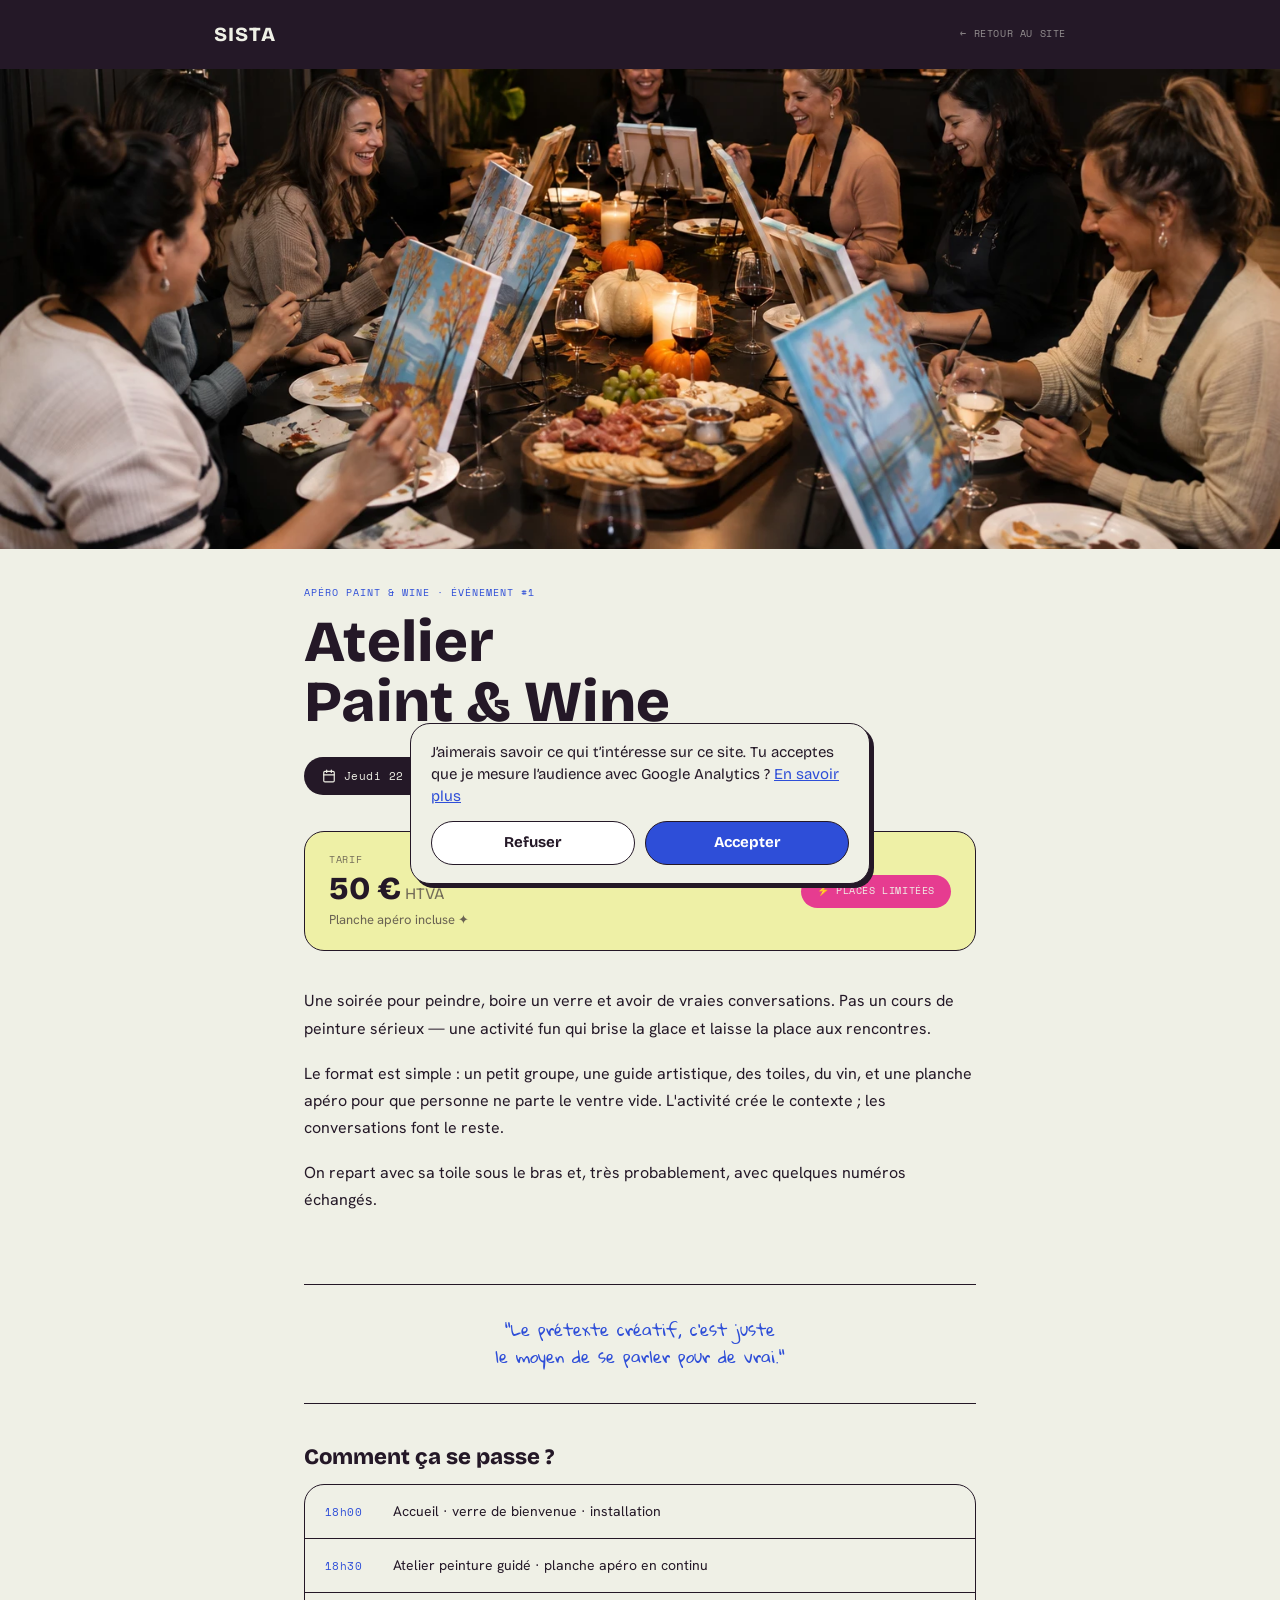
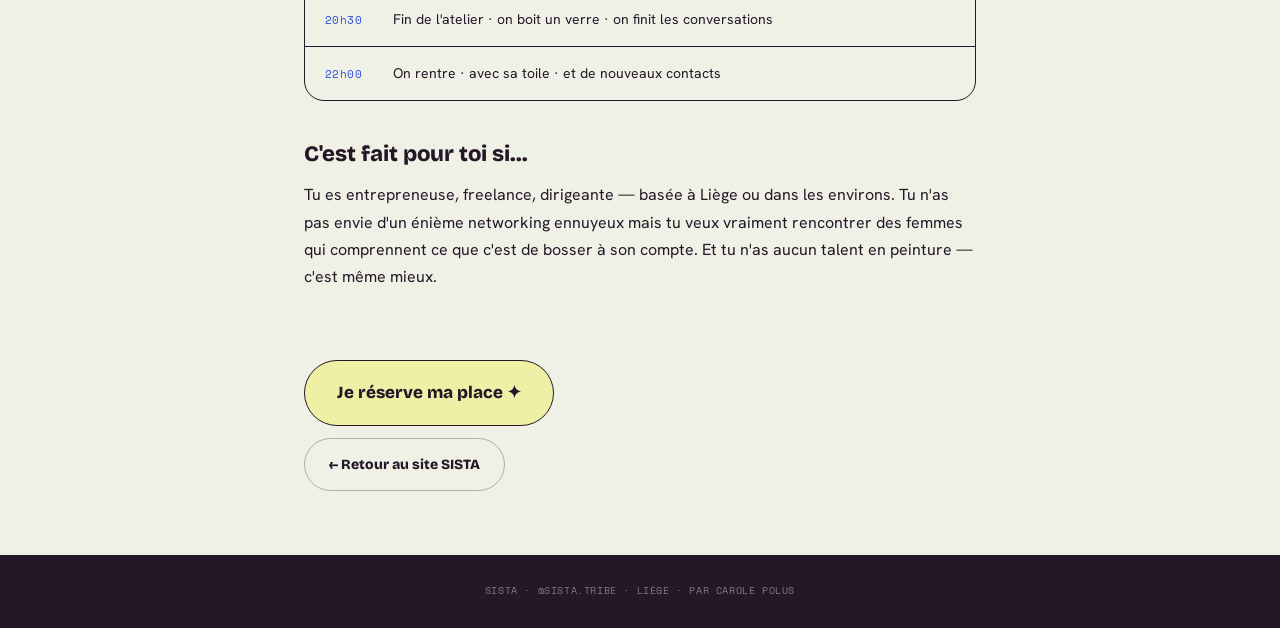
==== commit 30e93f75: "Ajout Google Analytics avec bandeau de consentement cookies" ====
--- a/event-paint-wine-22-octobre.html
+++ b/event-paint-wine-22-octobre.html
@@ -288,6 +288,7 @@
     text-transform:uppercase;
   }
 </style>
+<script src="/analytics.js" defer></script>
 </head>
 <body>
 
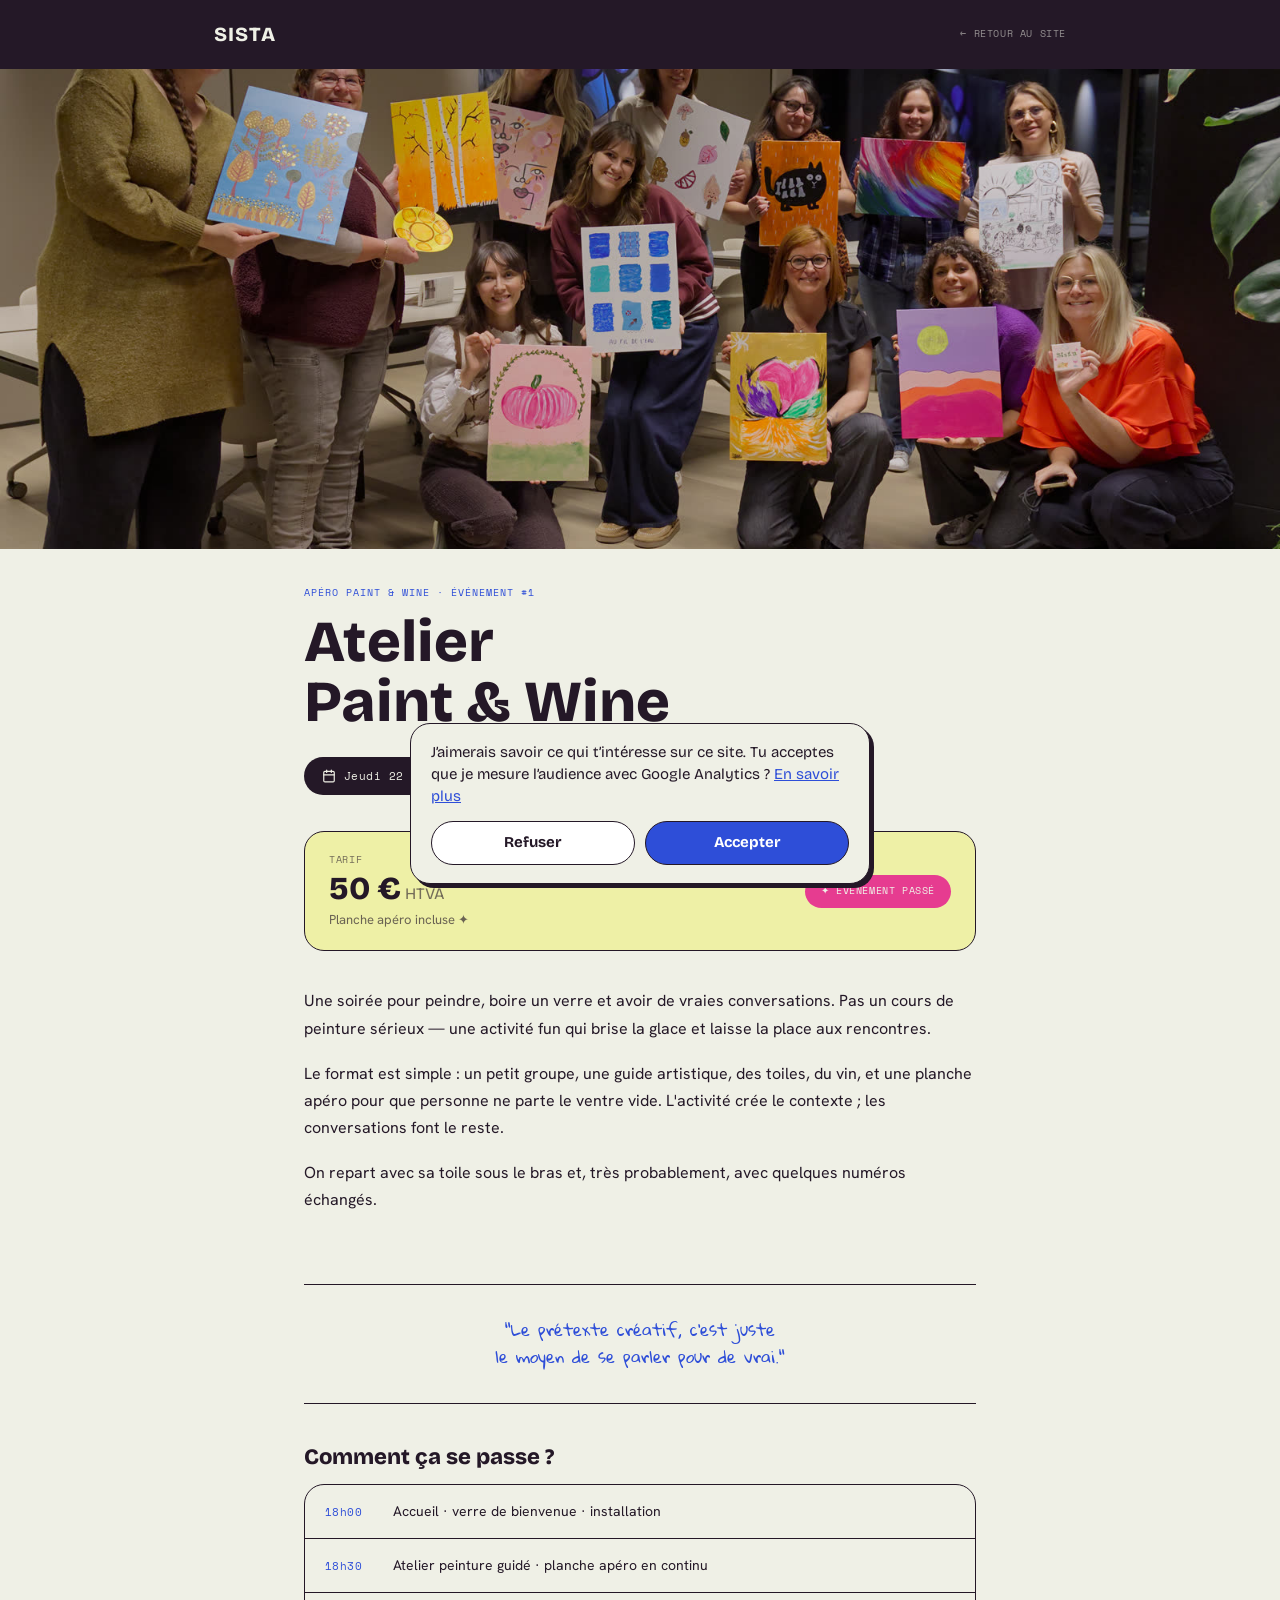
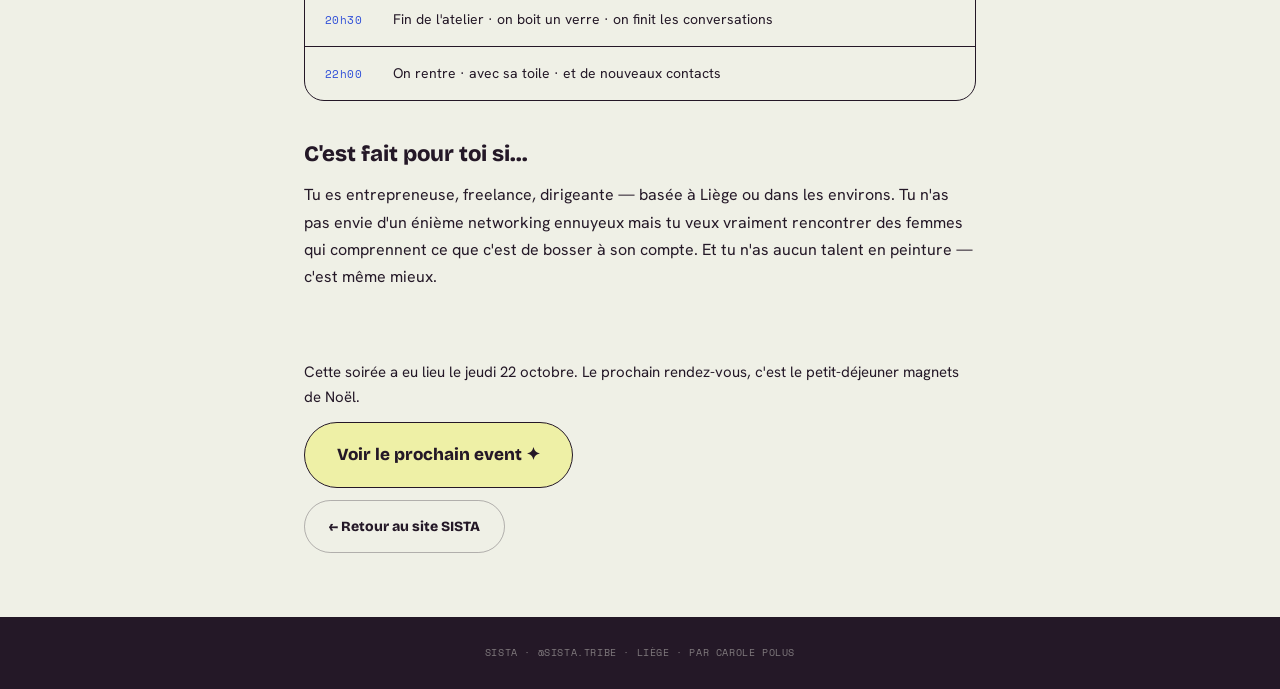
==== commit 3db60b7c: "Petit-déjeuner du 24 novembre : atelier magnets de Noël, Paint & Wine passé, galerie photos - Page e" ====
--- a/event-paint-wine-22-octobre.html
+++ b/event-paint-wine-22-octobre.html
@@ -7,7 +7,7 @@
 <meta name="description" content="Atelier Paint & Wine SISTA · Jeudi 22 octobre · 18h–22h · Bord de Meuse, Liège · 50€ HTVA, planche apéro incluse.">
 <meta property="og:title" content="Atelier Paint & Wine · SISTA · 22 octobre">
 <meta property="og:description" content="Un soir peinture, vin et vraies conversations entre entrepreneures à Liège. Places limitées.">
-<meta property="og:image" content="event-art-wine.jpg.webp">
+<meta property="og:image" content="https://sistatribe.be/img/galerie/paint-wine-groupe.jpg">
 <link rel="icon" type="image/svg+xml" href="data:image/svg+xml,<svg xmlns='http://www.w3.org/2000/svg' viewBox='0 0 32 32'><rect width='32' height='32' rx='8' fill='%232E4ED8'/><path d='M16 4C16.5 13.2 18.8 15.5 28 16 18.8 16.5 16.5 18.8 16 28 15.5 18.8 13.2 16.5 4 16 13.2 15.5 15.5 13.2 16 4Z' fill='%23E63C90'/></svg>">
 <link rel="preconnect" href="https://fonts.googleapis.com">
 <link href="https://fonts.googleapis.com/css2?family=Hanken+Grotesk:wght@400;500;600;700&display=swap" rel="stylesheet">
@@ -300,7 +300,7 @@
 </header>
 
 <!-- Hero image -->
-<img class="hero-img" src="event-art-wine.jpg.webp" alt="Atelier Paint & Wine SISTA"
+<img class="hero-img" src="img/galerie/paint-wine-groupe.jpg" alt="Atelier Paint & Wine SISTA"
      onerror="this.style.display='none';this.nextElementSibling.style.display='block'">
 <div class="hero-fallback" style="display:none;"></div>
 
@@ -334,7 +334,7 @@
       <p class="prix-amount">50 €<span style="font-size:16px;font-weight:400;opacity:.6;"> HTVA</span></p>
       <p class="prix-sub">Planche apéro incluse ✦</p>
     </div>
-    <span class="places-badge">⚡ Places limitées</span>
+    <span class="places-badge">✦ Événement passé</span>
   </div>
 
   <!-- Corps -->
@@ -377,9 +377,9 @@
 
   <!-- CTA -->
   <div class="cta-block">
-    <!-- ⚠️ Remplace le href="#" par ton vrai lien de réservation -->
-    <a class="btn btn-reserve" href="reservation-paint-wine-22-octobre.html">
-      Je réserve ma place ✦
+    <p style="font-size:15px;">Cette soirée a eu lieu le jeudi 22 octobre. Le prochain rendez-vous, c'est le petit-déjeuner magnets de Noël.</p>
+    <a class="btn btn-reserve" href="event-petit-dejeuner-24-novembre.html">
+      Voir le prochain event ✦
     </a>
     <a class="btn btn-back" href="index.html">← Retour au site SISTA</a>
   </div>
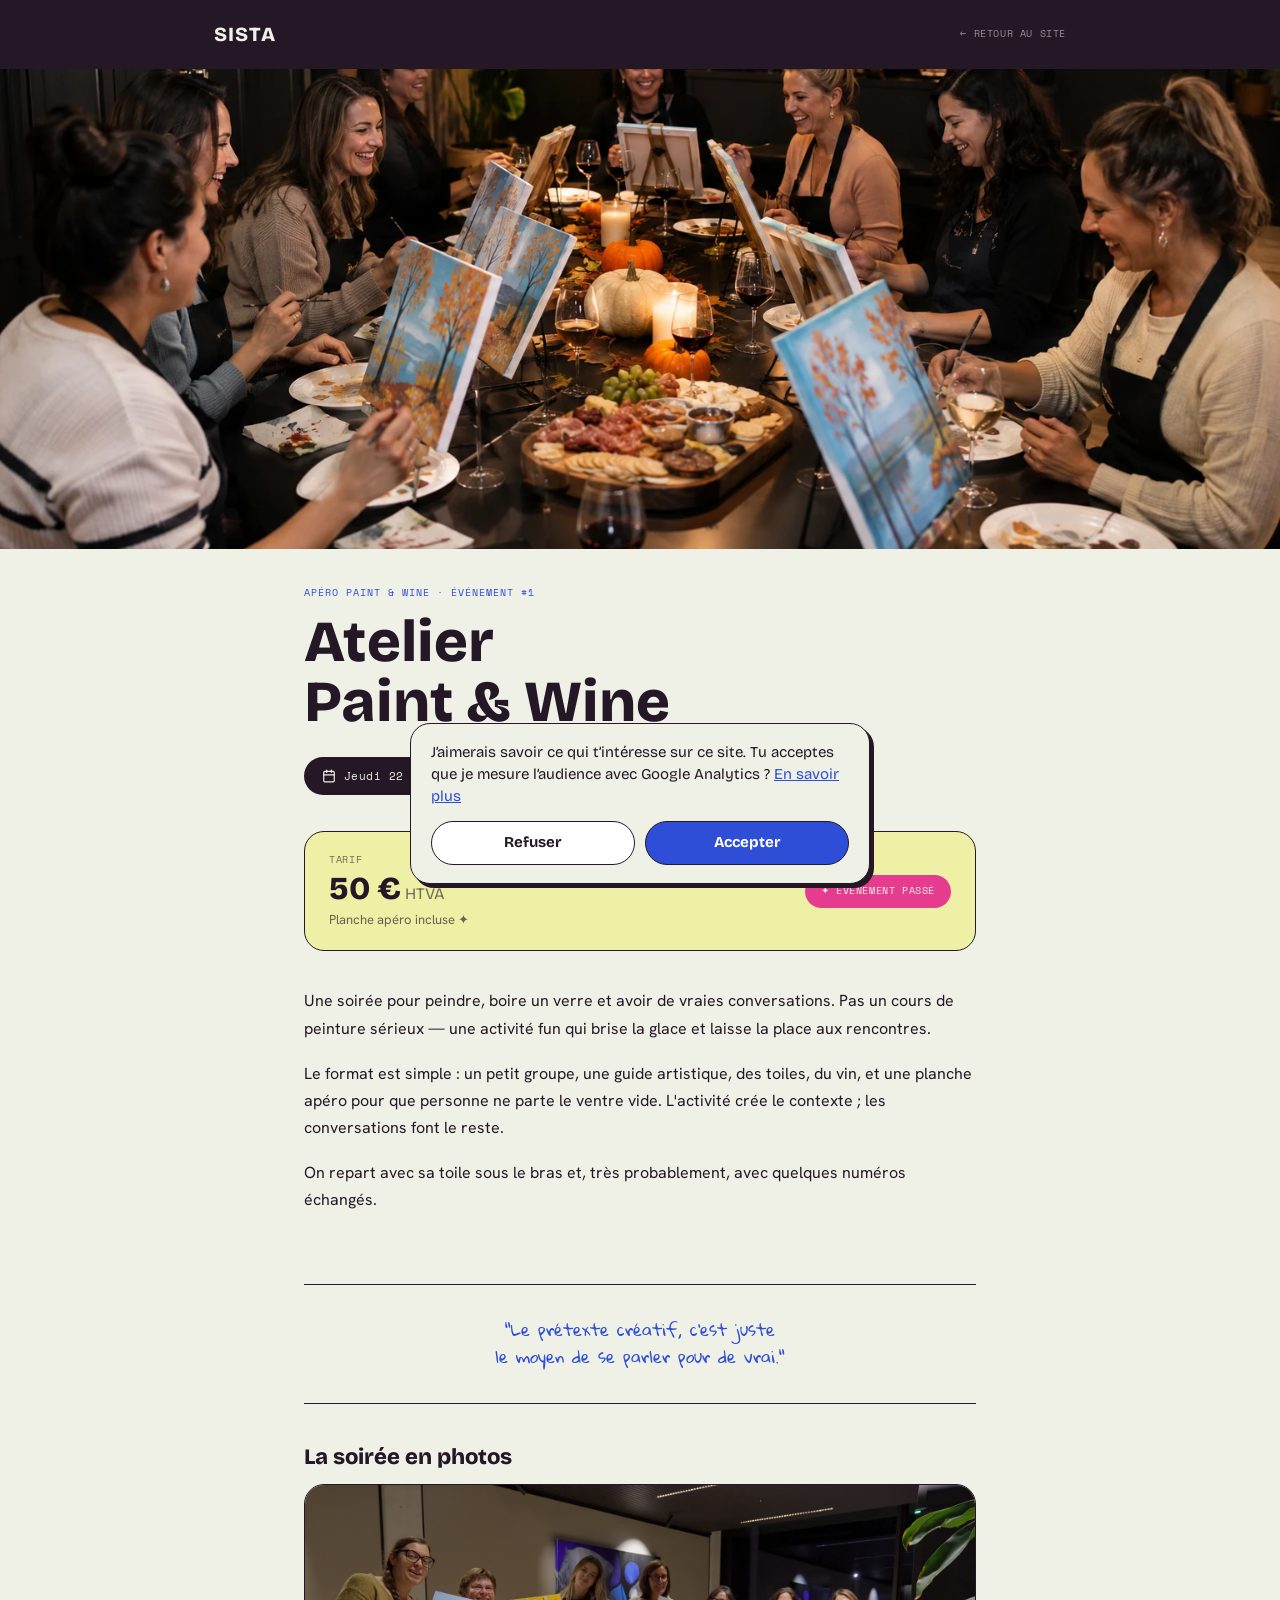
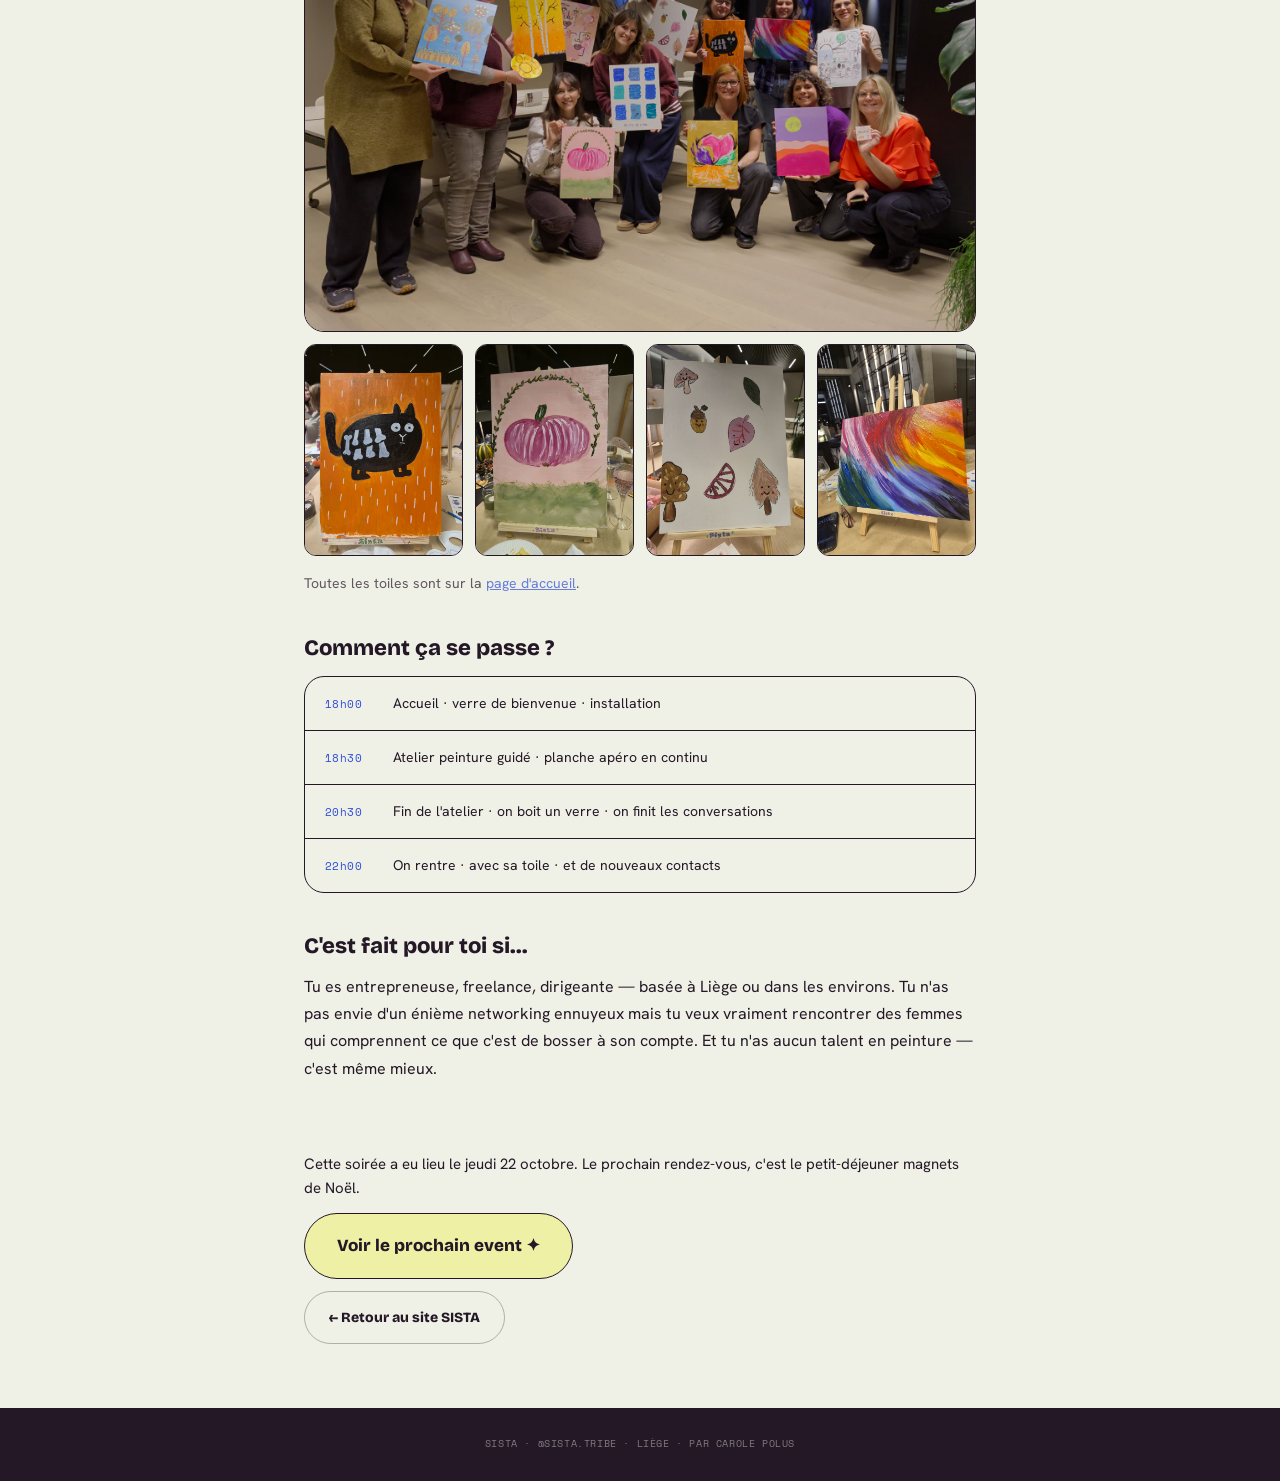
==== commit ec553713: "Paint & Wine : ancienne couverture remise, photos en bas de page, vignettes recadrées sur les visage" ====
--- a/event-paint-wine-22-octobre.html
+++ b/event-paint-wine-22-octobre.html
@@ -7,7 +7,7 @@
 <meta name="description" content="Atelier Paint & Wine SISTA · Jeudi 22 octobre · 18h–22h · Bord de Meuse, Liège · 50€ HTVA, planche apéro incluse.">
 <meta property="og:title" content="Atelier Paint & Wine · SISTA · 22 octobre">
 <meta property="og:description" content="Un soir peinture, vin et vraies conversations entre entrepreneures à Liège. Places limitées.">
-<meta property="og:image" content="https://sistatribe.be/img/galerie/paint-wine-groupe.jpg">
+<meta property="og:image" content="event-art-wine.jpg.webp">
 <link rel="icon" type="image/svg+xml" href="data:image/svg+xml,<svg xmlns='http://www.w3.org/2000/svg' viewBox='0 0 32 32'><rect width='32' height='32' rx='8' fill='%232E4ED8'/><path d='M16 4C16.5 13.2 18.8 15.5 28 16 18.8 16.5 16.5 18.8 16 28 15.5 18.8 13.2 16.5 4 16 13.2 15.5 15.5 13.2 16 4Z' fill='%23E63C90'/></svg>">
 <link rel="preconnect" href="https://fonts.googleapis.com">
 <link href="https://fonts.googleapis.com/css2?family=Hanken+Grotesk:wght@400;500;600;700&display=swap" rel="stylesheet">
@@ -247,6 +247,34 @@
     margin:36px 0;
   }
 
+  /* ── En photos ── */
+  .photo-groupe{
+    width:100%;
+    aspect-ratio:3/2;
+    object-fit:cover;
+    border:var(--border-main);
+    border-radius:var(--radius-card);
+    display:block;
+    margin-bottom:12px;
+  }
+  .toiles{
+    display:grid;
+    grid-template-columns:repeat(4, 1fr);
+    gap:12px;
+    margin-bottom:36px;
+  }
+  .toiles img{
+    width:100%;
+    aspect-ratio:3/4;
+    object-fit:cover;
+    border:var(--border-main);
+    border-radius:12px;
+    display:block;
+  }
+  @media (max-width:520px){
+    .toiles{ grid-template-columns:repeat(2, 1fr); }
+  }
+
   /* ── CTA sticky ── */
   .cta-block{
     padding:36px 0 64px;
@@ -300,7 +328,7 @@
 </header>
 
 <!-- Hero image -->
-<img class="hero-img" src="img/galerie/paint-wine-groupe.jpg" alt="Atelier Paint & Wine SISTA"
+<img class="hero-img" src="event-art-wine.jpg.webp" alt="Atelier Paint & Wine SISTA"
      onerror="this.style.display='none';this.nextElementSibling.style.display='block'">
 <div class="hero-fallback" style="display:none;"></div>
 
@@ -347,6 +375,17 @@
   <div class="pull-quote">
     "Le prétexte créatif, c'est juste<br>le moyen de se parler pour de vrai."
   </div>
+
+  <!-- En photos -->
+  <h2>La soirée en photos</h2>
+  <img class="photo-groupe" src="img/galerie/paint-wine-groupe.jpg" alt="Les participantes du Paint & Wine SISTA posent avec leurs toiles au Bord de Meuse" loading="lazy">
+  <div class="toiles">
+    <img src="img/galerie/toile-04.jpg" alt="Toile : chat noir sur fond orange" loading="lazy">
+    <img src="img/galerie/toile-05.jpg" alt="Toile : citrouille rose sous une couronne de feuilles" loading="lazy">
+    <img src="img/galerie/toile-07.jpg" alt="Toile : carrés bleus, « Au fil de l'eau »" loading="lazy">
+    <img src="img/galerie/toile-08.jpg" alt="Toile : vague de couleurs vives" loading="lazy">
+  </div>
+  <p style="font-size:14px;opacity:.7;margin:-20px 0 36px;">Toutes les toiles sont sur la <a href="index.html#galerie" style="color:var(--cobalt);">page d'accueil</a>.</p>
 
   <!-- Programme -->
   <h2>Comment ça se passe ?</h2>
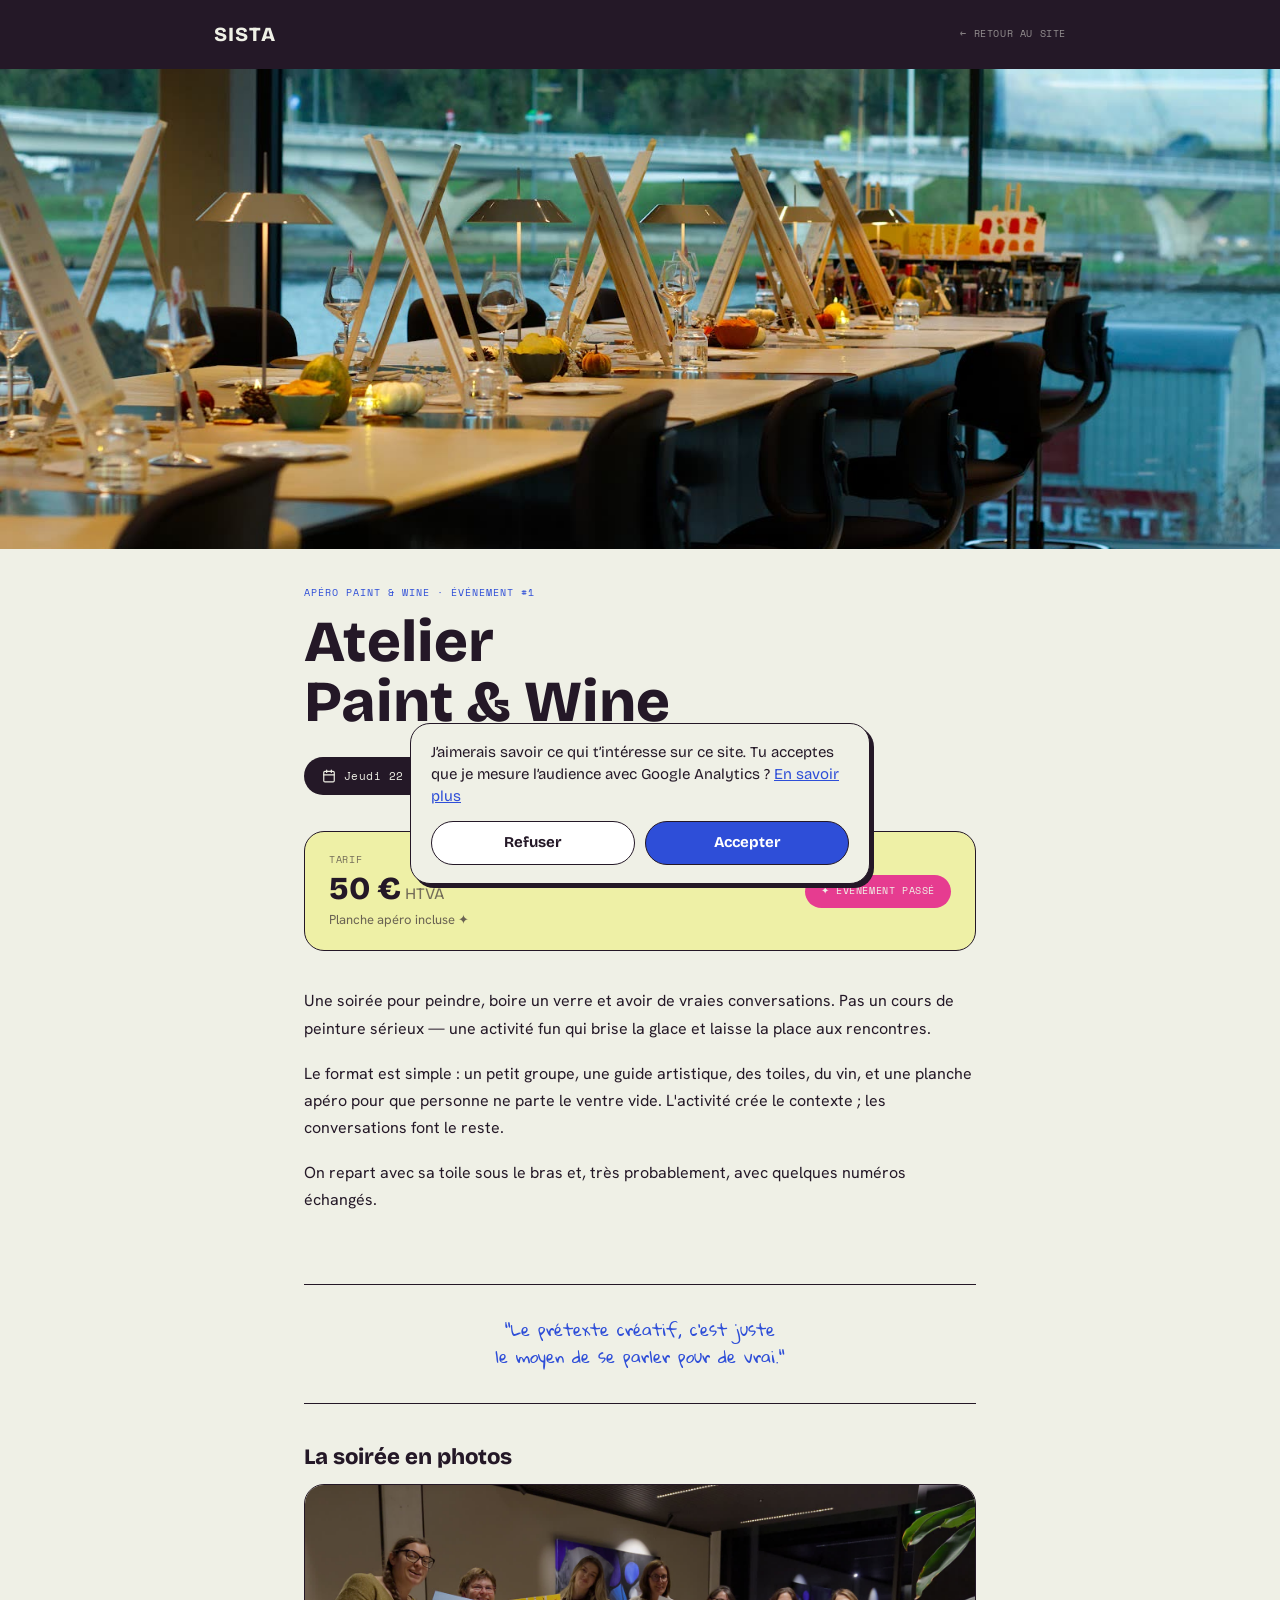
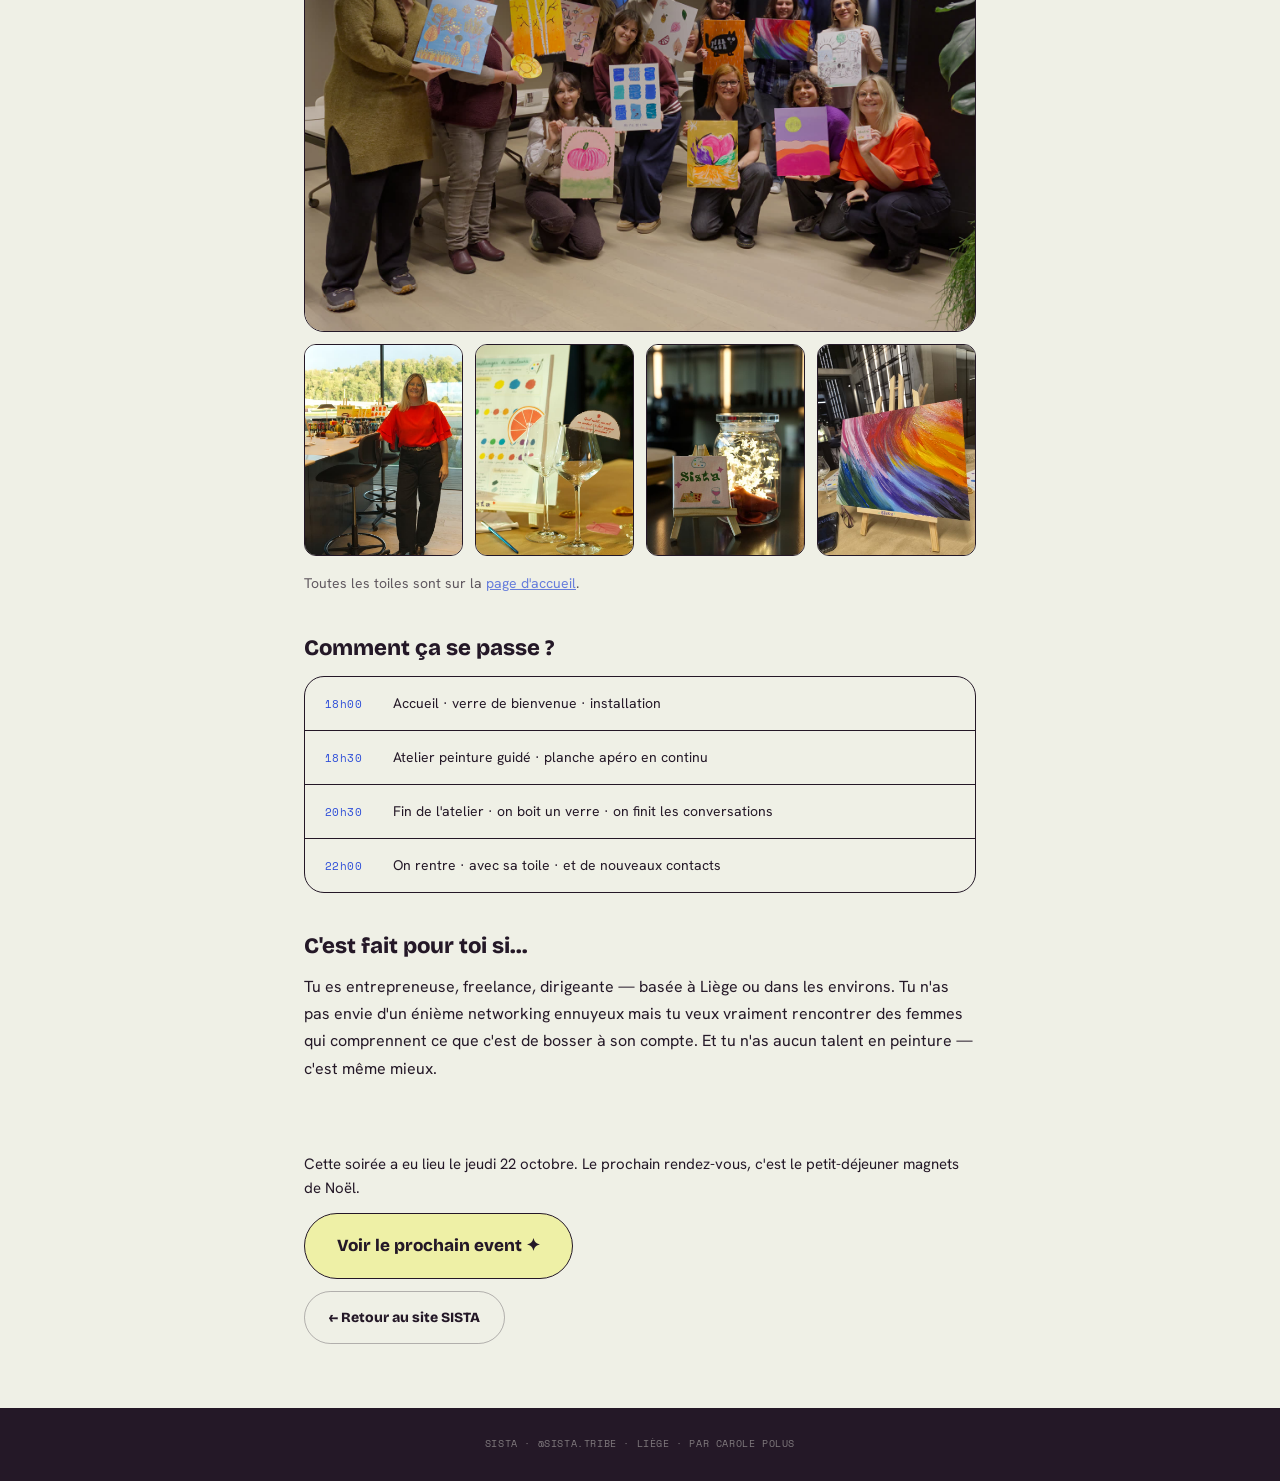
==== commit adb9ce67: "Accueil : section « Les Sista, en vrai » (carrousel photos + témoignages), photos pro du Paint & Win" ====
--- a/event-paint-wine-22-octobre.html
+++ b/event-paint-wine-22-octobre.html
@@ -7,7 +7,7 @@
 <meta name="description" content="Atelier Paint & Wine SISTA · Jeudi 22 octobre · 18h–22h · Bord de Meuse, Liège · 50€ HTVA, planche apéro incluse.">
 <meta property="og:title" content="Atelier Paint & Wine · SISTA · 22 octobre">
 <meta property="og:description" content="Un soir peinture, vin et vraies conversations entre entrepreneures à Liège. Places limitées.">
-<meta property="og:image" content="event-art-wine.jpg.webp">
+<meta property="og:image" content="https://sistatribe.be/img/galerie/paint-wine-salle.jpg">
 <link rel="icon" type="image/svg+xml" href="data:image/svg+xml,<svg xmlns='http://www.w3.org/2000/svg' viewBox='0 0 32 32'><rect width='32' height='32' rx='8' fill='%232E4ED8'/><path d='M16 4C16.5 13.2 18.8 15.5 28 16 18.8 16.5 16.5 18.8 16 28 15.5 18.8 13.2 16.5 4 16 13.2 15.5 15.5 13.2 16 4Z' fill='%23E63C90'/></svg>">
 <link rel="preconnect" href="https://fonts.googleapis.com">
 <link href="https://fonts.googleapis.com/css2?family=Hanken+Grotesk:wght@400;500;600;700&display=swap" rel="stylesheet">
@@ -328,7 +328,7 @@
 </header>
 
 <!-- Hero image -->
-<img class="hero-img" src="event-art-wine.jpg.webp" alt="Atelier Paint & Wine SISTA"
+<img class="hero-img" src="img/galerie/paint-wine-salle.jpg" alt="La salle du Bord de Meuse préparée pour l'atelier Paint & Wine SISTA"
      onerror="this.style.display='none';this.nextElementSibling.style.display='block'">
 <div class="hero-fallback" style="display:none;"></div>
 
@@ -380,12 +380,12 @@
   <h2>La soirée en photos</h2>
   <img class="photo-groupe" src="img/galerie/paint-wine-groupe.jpg" alt="Les participantes du Paint & Wine SISTA posent avec leurs toiles au Bord de Meuse" loading="lazy">
   <div class="toiles">
-    <img src="img/galerie/toile-04.jpg" alt="Toile : chat noir sur fond orange" loading="lazy">
-    <img src="img/galerie/toile-05.jpg" alt="Toile : citrouille rose sous une couronne de feuilles" loading="lazy">
-    <img src="img/galerie/toile-07.jpg" alt="Toile : carrés bleus, « Au fil de l'eau »" loading="lazy">
+    <img src="img/galerie/paint-wine-15.jpg" alt="Carole Polus dans la salle avant l'atelier" loading="lazy">
+    <img src="img/galerie/paint-wine-17.jpg" alt="Fiche de couleurs sur un chevalet, avec un verre de vin" loading="lazy">
+    <img src="img/galerie/paint-wine-06.jpg" alt="Petit chevalet SISTA à côté d'un bocal lumineux" loading="lazy">
     <img src="img/galerie/toile-08.jpg" alt="Toile : vague de couleurs vives" loading="lazy">
   </div>
-  <p style="font-size:14px;opacity:.7;margin:-20px 0 36px;">Toutes les toiles sont sur la <a href="index.html#galerie" style="color:var(--cobalt);">page d'accueil</a>.</p>
+  <p style="font-size:14px;opacity:.7;margin:-20px 0 36px;">Toutes les toiles sont sur la <a href="index.html#en-vrai" style="color:var(--cobalt);">page d'accueil</a>.</p>
 
   <!-- Programme -->
   <h2>Comment ça se passe ?</h2>
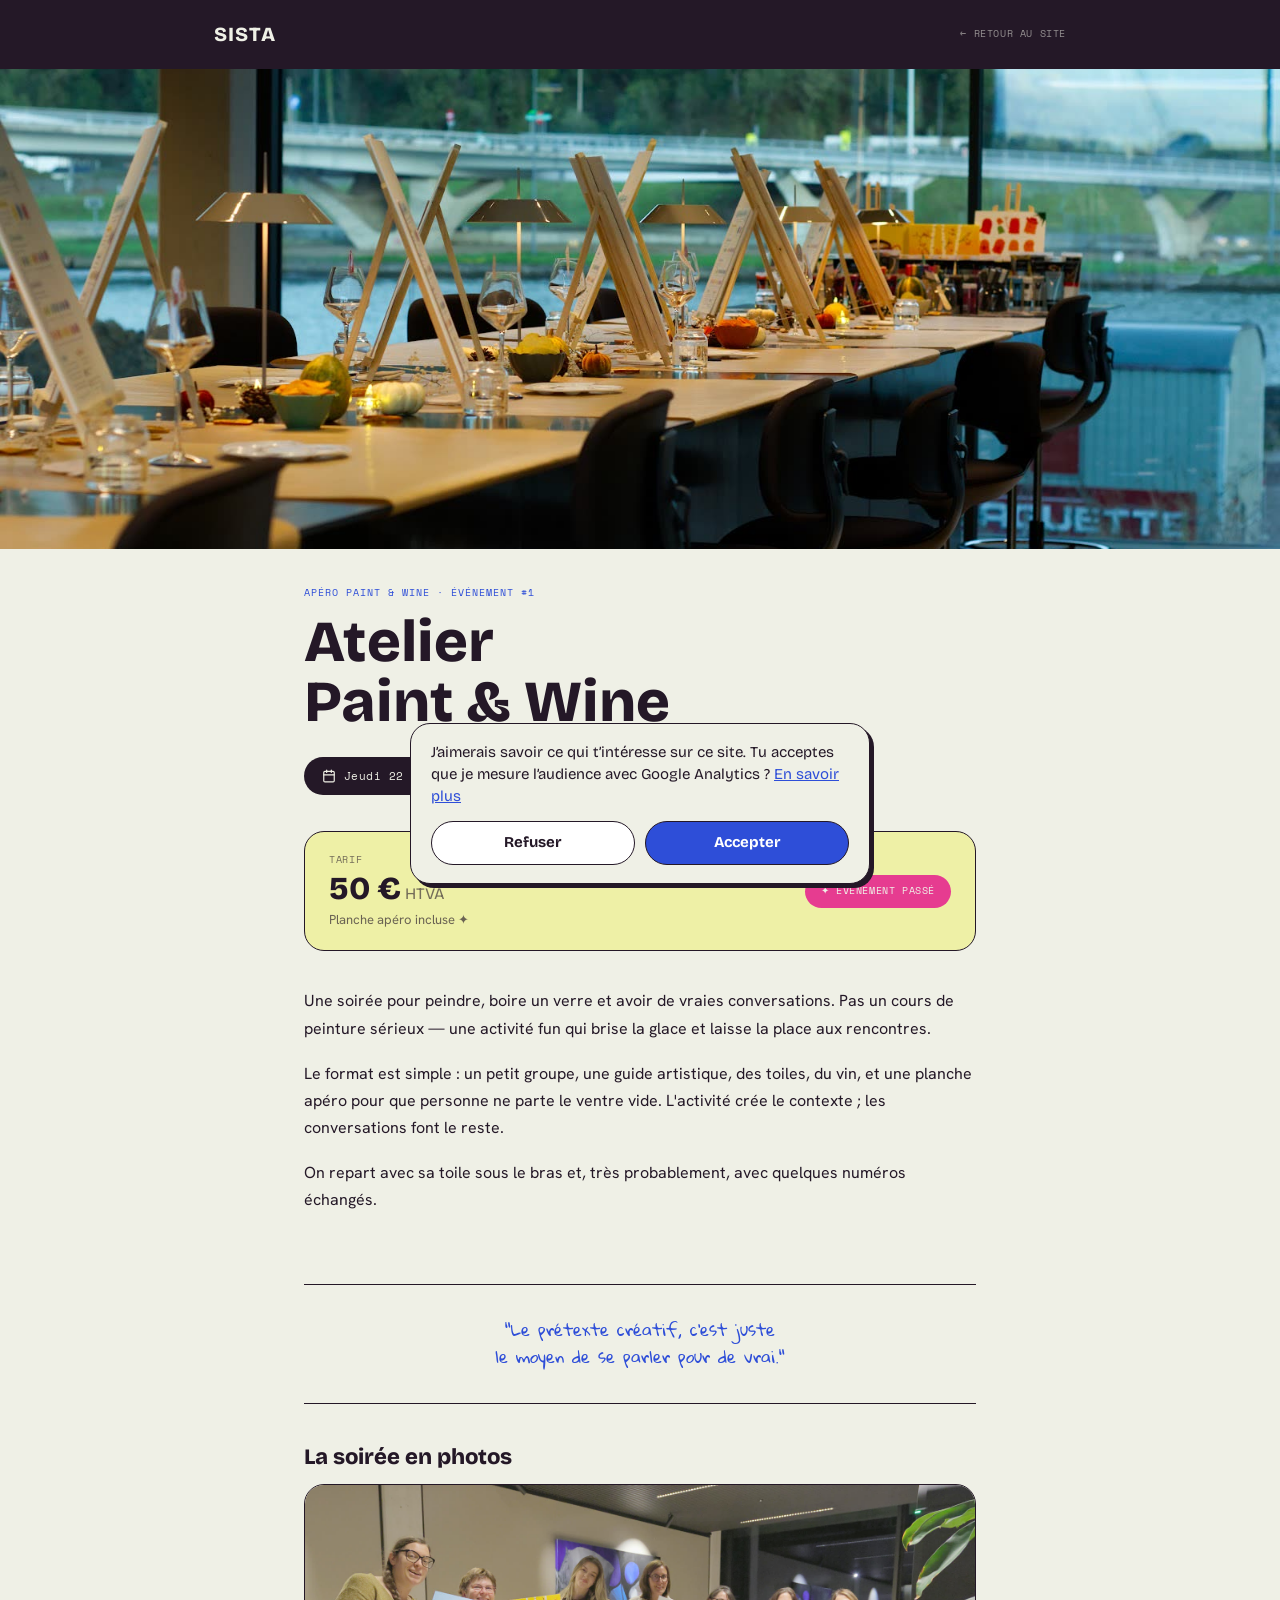
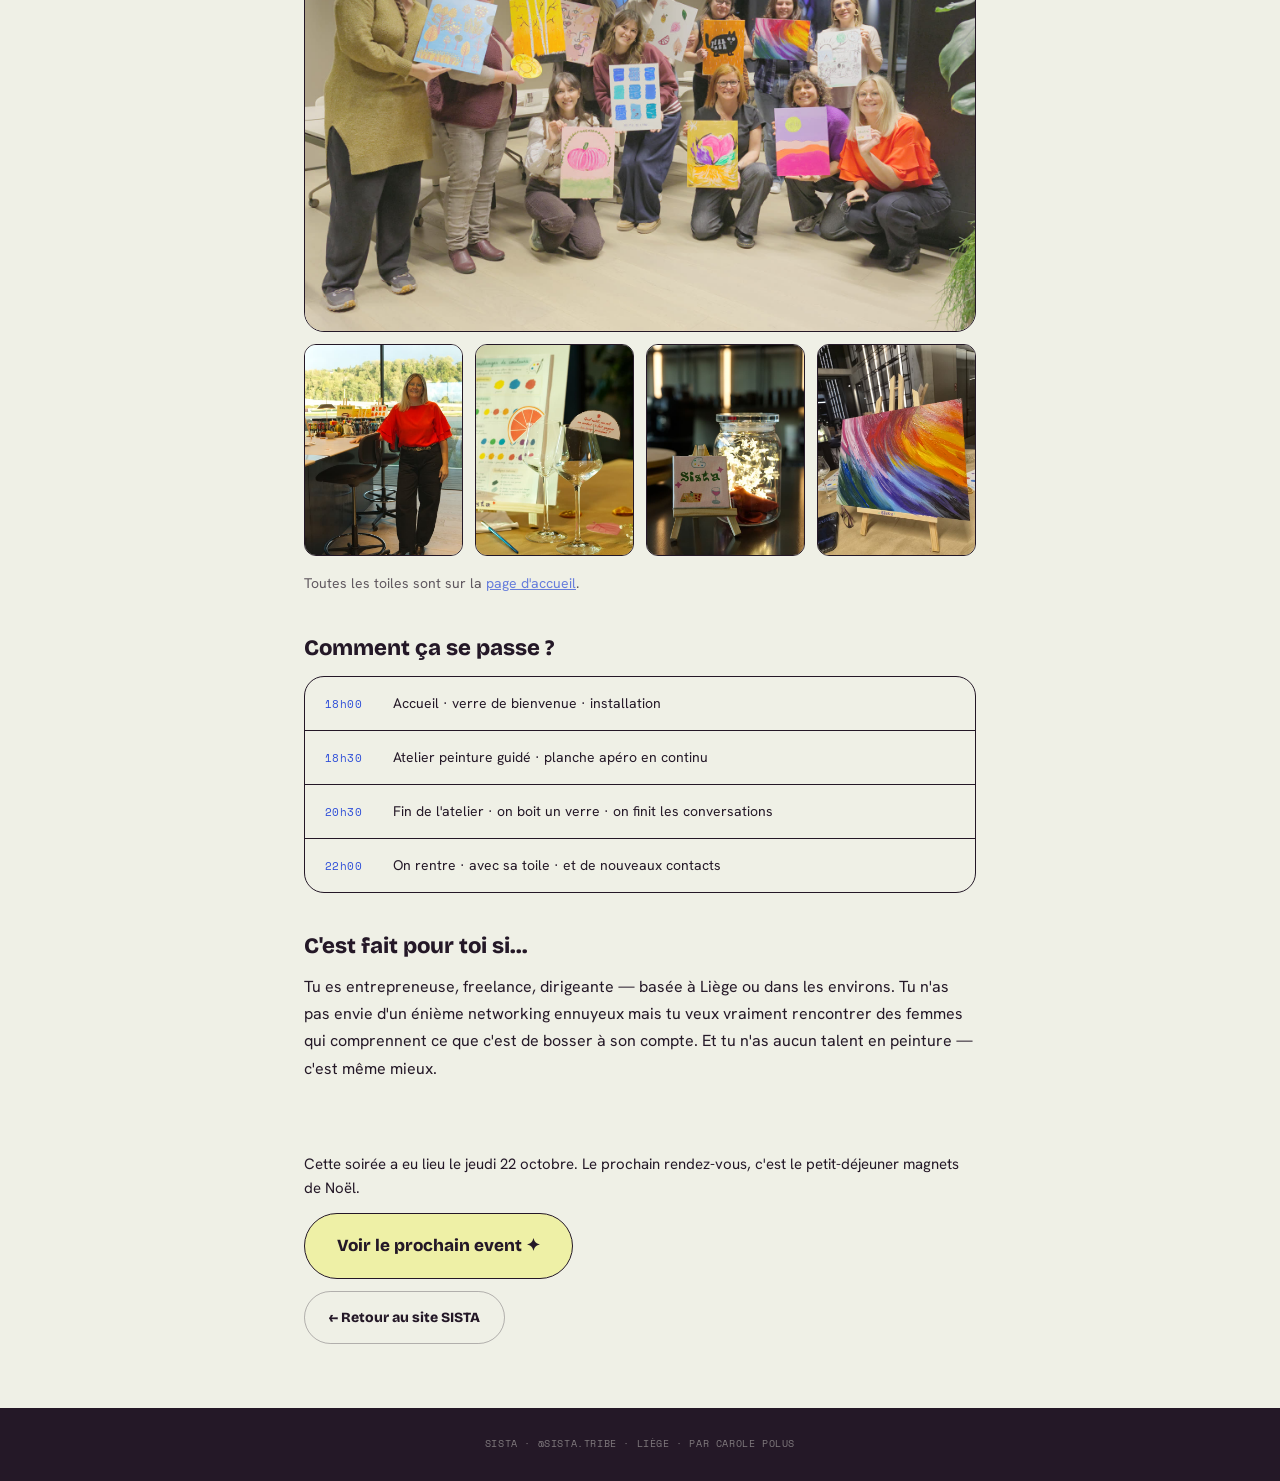
==== commit 18ba7510: "Accueil et 24/11 : intro mise en valeur, formulaires harmonisés, atelier de 9h à 11h30 - Intro : « r" ====
--- a/event-paint-wine-22-octobre.html
+++ b/event-paint-wine-22-octobre.html
@@ -294,7 +294,7 @@
     padding:18px 32px;
     border-radius:999px;
     border:var(--border-main);
-    cursor:pointer;
+   
     transition:transform .18s cubic-bezier(.34,1.56,.64,1), box-shadow .18s;
   }
   .btn:hover{ transform:translateY(-3px) scale(1.03); box-shadow:0 8px 24px rgba(0,0,0,.14); }
@@ -317,6 +317,7 @@
   }
 </style>
 <script src="/analytics.js" defer></script>
+<link rel="stylesheet" href="curseur.css">
 </head>
 <body>
 
--- a/curseur.css
+++ b/curseur.css
@@ -0,0 +1,8 @@
+/* Curseur en étincelle, comme dans le logo SISTA : magenta partout, citron sur ce qui se clique */
+html, body{
+  cursor:url("data:image/svg+xml,%3Csvg xmlns='http://www.w3.org/2000/svg' width='28' height='28' viewBox='-2 -2 28 28'%3E%3Cpath d='M12 0C12.4 9.2 14.8 11.6 24 12 14.8 12.4 12.4 14.8 12 24 11.6 14.8 9.2 12.4 0 12 9.2 11.6 12.4 9.2 12 0Z' fill='%23E63C90' stroke='%23241827' stroke-width='1.4' stroke-linejoin='round'/%3E%3C/svg%3E") 14 14, auto;
+}
+a, button, label, select, summary, [role="button"], .carrousel-btn, input[type="checkbox"], input[type="submit"]{
+  cursor:url("data:image/svg+xml,%3Csvg xmlns='http://www.w3.org/2000/svg' width='32' height='32' viewBox='-2 -2 28 28'%3E%3Cpath d='M12 0C12.4 9.2 14.8 11.6 24 12 14.8 12.4 12.4 14.8 12 24 11.6 14.8 9.2 12.4 0 12 9.2 11.6 12.4 9.2 12 0Z' fill='%23B5D62A' stroke='%23241827' stroke-width='1.4' stroke-linejoin='round'/%3E%3C/svg%3E") 16 16, pointer;
+}
+input[type="text"], input[type="email"], input[type="tel"], textarea{ cursor:text; }
